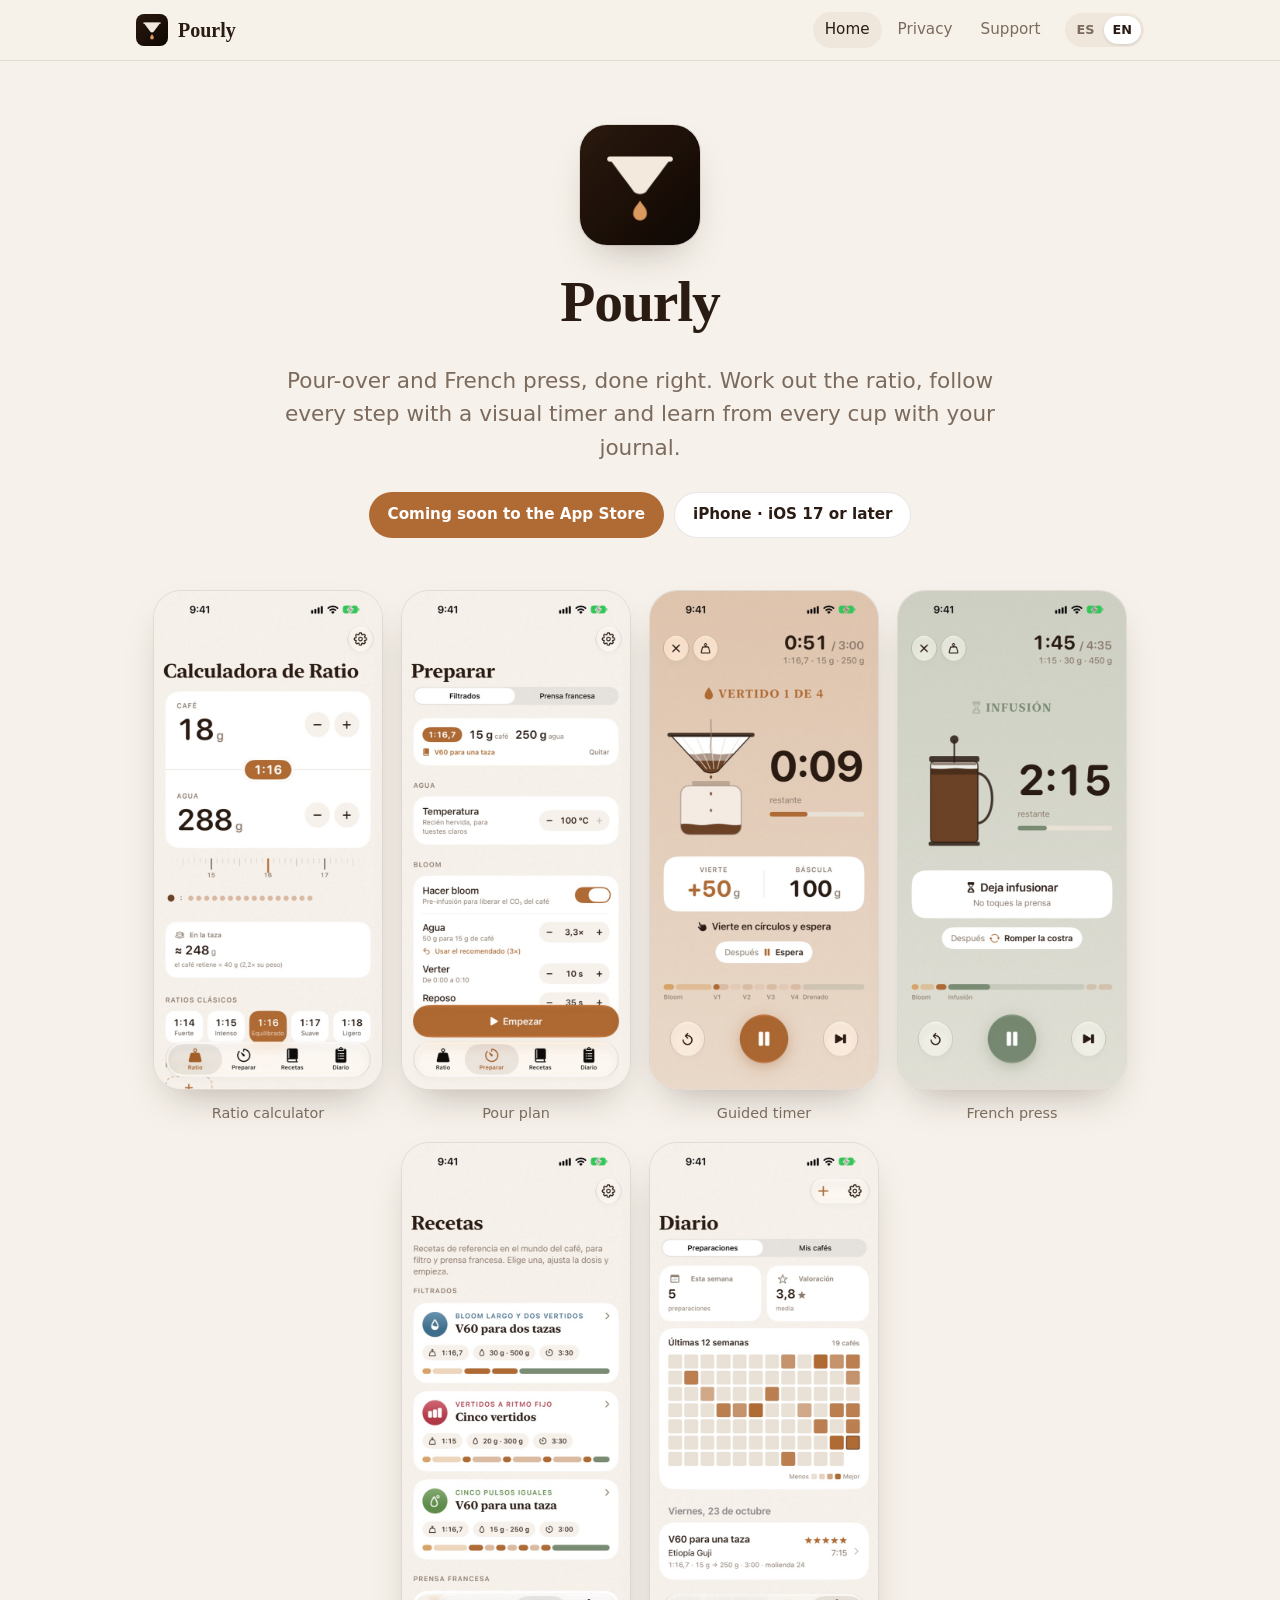
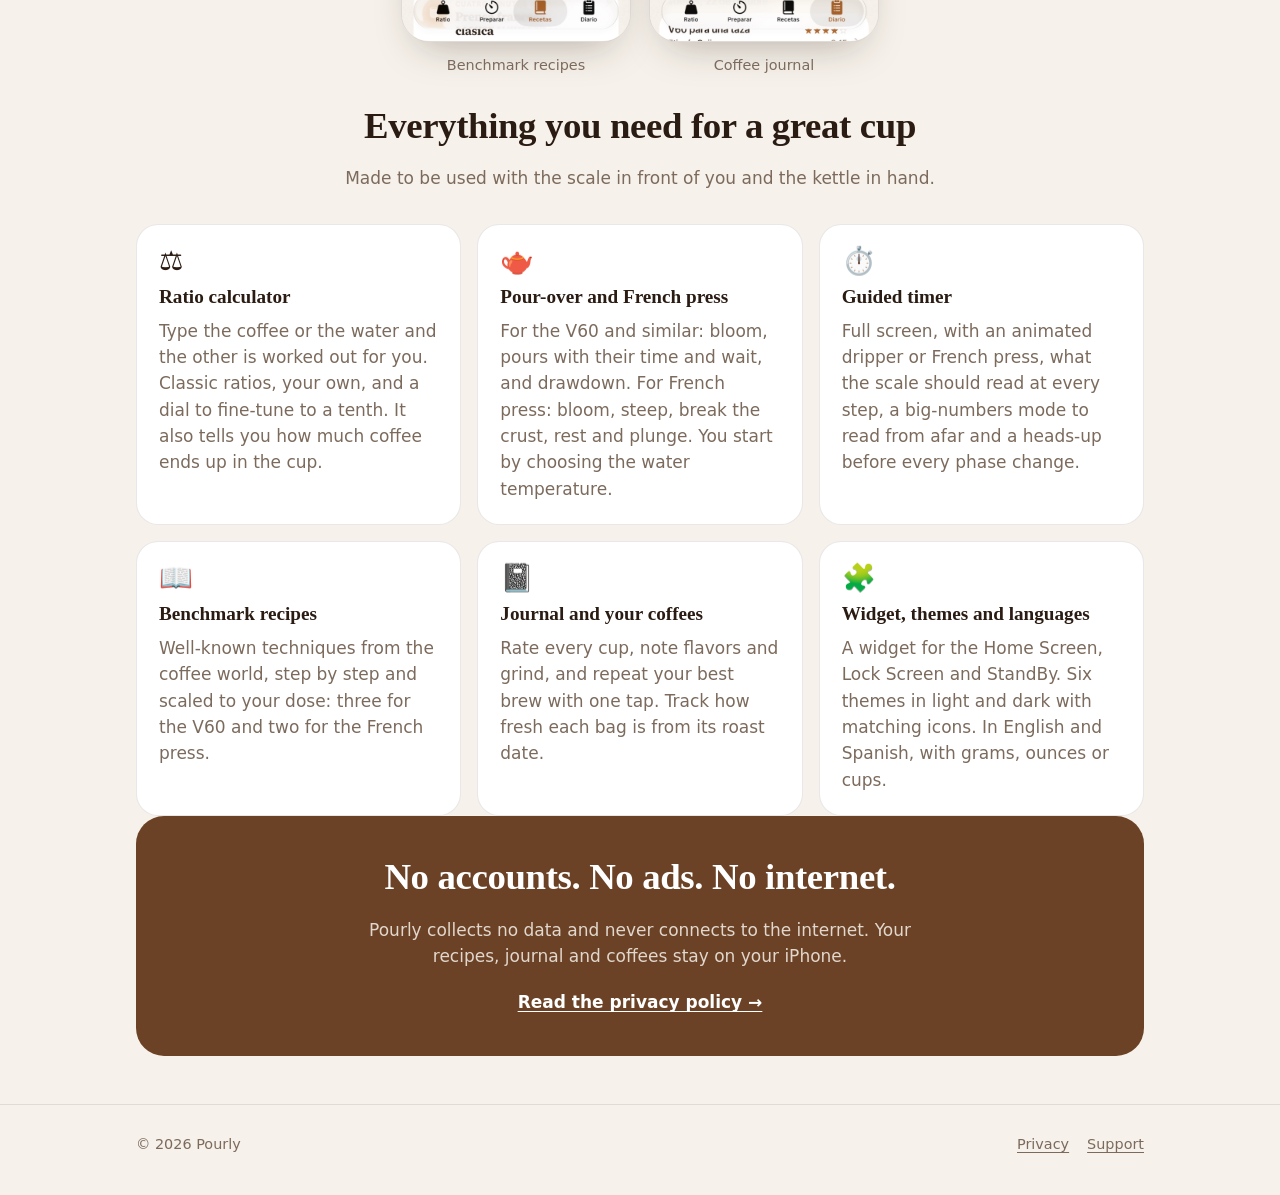
==== index.html @ 66400746 "Pourly website: home, privacy policy and support Static product site for the Pourly iOS app, in Span" ====
<!doctype html>
<html lang="es" data-lang="es" data-title-es="Pourly · Café de filtro y prensa francesa, bien hecho" data-title-en="Pourly · Pour-over and French press, done right">
<head>
  <meta charset="utf-8">
  <meta name="viewport" content="width=device-width, initial-scale=1, viewport-fit=cover">
  <title>Pourly · Café de filtro y prensa francesa, bien hecho</title>
  <meta name="description" content="Pourly calcula el ratio, te guía en cada vertido con un temporizador visual y guarda cada taza en tu diario. Sin cuentas, sin anuncios y sin conexión.">
  <meta name="theme-color" content="#F6F1EA" media="(prefers-color-scheme: light)">
  <meta name="theme-color" content="#13100E" media="(prefers-color-scheme: dark)">
  <meta property="og:title" content="Pourly">
  <meta property="og:description" content="Café de filtro y prensa francesa, bien hecho. Ratio, temporizador guiado y diario, todo en tu iPhone.">
  <meta property="og:image" content="assets/icon.png">
  <link rel="icon" type="image/png" href="assets/favicon.png">
  <link rel="apple-touch-icon" href="assets/apple-touch-icon.png">
  <link rel="stylesheet" href="assets/style.css">
</head>
<body>
  <header class="site-header">
    <div class="wrap">
      <a class="brand" href="./"><img src="assets/icon.png" alt="" width="32" height="32"><span>Pourly</span></a>
      <nav class="nav" aria-label="Principal">
        <a href="./" aria-current="page"><span lang="es">Inicio</span><span lang="en">Home</span></a>
        <a href="privacy.html"><span lang="es">Privacidad</span><span lang="en">Privacy</span></a>
        <a href="support.html"><span lang="es">Soporte</span><span lang="en">Support</span></a>
      </nav>
      <div class="lang-switch" role="group" aria-label="Idioma / Language">
        <button type="button" data-lang="es" aria-pressed="true">ES</button>
        <button type="button" data-lang="en" aria-pressed="false">EN</button>
      </div>
    </div>
  </header>

  <main>
    <div class="wrap hero">
      <img class="icon" src="assets/icon.png" alt="Icono de Pourly" width="120" height="120">
      <h1>Pourly</h1>
      <p class="tagline" lang="es">Café de filtro y prensa francesa, bien hecho. Calcula el ratio, sigue cada paso con un temporizador visual y aprende de cada taza con tu diario.</p>
      <p class="tagline" lang="en">Pour-over and French press, done right. Work out the ratio, follow every step with a visual timer and learn from every cup with your journal.</p>
      <div class="badges">
        <span class="pill primary"><span lang="es">Próximamente en el App Store</span><span lang="en">Coming soon to the App Store</span></span>
        <span class="pill"><span lang="es">iPhone · iOS 17 o posterior</span><span lang="en">iPhone · iOS 17 or later</span></span>
      </div>
    </div>

    <div class="wrap">
      <div class="shots" aria-label="Capturas de pantalla">
        <figure>
          <picture>
            <source media="(prefers-color-scheme: dark)" srcset="assets/screenshots/dark/calculator.jpg">
            <img src="assets/screenshots/calculator.jpg" alt="Calculadora de ratio" loading="lazy" width="230" height="500">
          </picture>
          <figcaption><span lang="es">Calculadora de ratio</span><span lang="en">Ratio calculator</span></figcaption>
        </figure>
        <figure>
          <picture>
            <source media="(prefers-color-scheme: dark)" srcset="assets/screenshots/dark/prepare.jpg">
            <img src="assets/screenshots/prepare.jpg" alt="Plan de vertidos" loading="lazy" width="230" height="500">
          </picture>
          <figcaption><span lang="es">Plan de vertidos</span><span lang="en">Pour plan</span></figcaption>
        </figure>
        <figure>
          <picture>
            <source media="(prefers-color-scheme: dark)" srcset="assets/screenshots/dark/timer.jpg">
            <img src="assets/screenshots/timer.jpg" alt="Temporizador guiado" loading="lazy" width="230" height="500">
          </picture>
          <figcaption><span lang="es">Temporizador guiado</span><span lang="en">Guided timer</span></figcaption>
        </figure>
        <figure>
          <picture>
            <source media="(prefers-color-scheme: dark)" srcset="assets/screenshots/dark/pressTimer.jpg">
            <img src="assets/screenshots/pressTimer.jpg" alt="Prensa francesa" loading="lazy" width="230" height="500">
          </picture>
          <figcaption><span lang="es">Prensa francesa</span><span lang="en">French press</span></figcaption>
        </figure>
        <figure>
          <picture>
            <source media="(prefers-color-scheme: dark)" srcset="assets/screenshots/dark/recipes.jpg">
            <img src="assets/screenshots/recipes.jpg" alt="Recetas" loading="lazy" width="230" height="500">
          </picture>
          <figcaption><span lang="es">Recetas de referencia</span><span lang="en">Benchmark recipes</span></figcaption>
        </figure>
        <figure>
          <picture>
            <source media="(prefers-color-scheme: dark)" srcset="assets/screenshots/dark/journal.jpg">
            <img src="assets/screenshots/journal.jpg" alt="Diario" loading="lazy" width="230" height="500">
          </picture>
          <figcaption><span lang="es">Diario de cafés</span><span lang="en">Coffee journal</span></figcaption>
        </figure>
      </div>
    </div>

    <section class="wrap" aria-labelledby="features">
      <h2 id="features" style="text-align:center"><span lang="es">Todo lo que necesitas para una buena taza</span><span lang="en">Everything you need for a great cup</span></h2>
      <p class="section-intro" lang="es">Pensada para usarse con la báscula delante y el hervidor en la mano.</p>
      <p class="section-intro" lang="en">Made to be used with the scale in front of you and the kettle in hand.</p>
      <div class="grid">
        <div class="card">
          <div class="emoji" aria-hidden="true">⚖️</div>
          <h3><span lang="es">Calculadora de ratio</span><span lang="en">Ratio calculator</span></h3>
          <p lang="es">Escribe el café o el agua y el otro se calcula solo. Ratios clásicos, ratios propios y una rueda para afinar a la décima. Te dice también cuánto café acabará en la taza.</p>
          <p lang="en">Type the coffee or the water and the other is worked out for you. Classic ratios, your own, and a dial to fine-tune to a tenth. It also tells you how much coffee ends up in the cup.</p>
        </div>
        <div class="card">
          <div class="emoji" aria-hidden="true">🫖</div>
          <h3><span lang="es">Filtrados y prensa francesa</span><span lang="en">Pour-over and French press</span></h3>
          <p lang="es">Para V60 y similares: bloom, vertidos con su tiempo y su espera, y drenado. Para prensa francesa: bloom, infusión, romper la costra, reposo y bajar el émbolo. Empiezas eligiendo la temperatura del agua.</p>
          <p lang="en">For the V60 and similar: bloom, pours with their time and wait, and drawdown. For French press: bloom, steep, break the crust, rest and plunge. You start by choosing the water temperature.</p>
        </div>
        <div class="card">
          <div class="emoji" aria-hidden="true">⏱️</div>
          <h3><span lang="es">Temporizador guiado</span><span lang="en">Guided timer</span></h3>
          <p lang="es">A pantalla completa, con un dripper o una prensa animados, lo que debe marcar la báscula en cada paso, un modo de números grandes para leer de lejos y un aviso antes de cada cambio de fase.</p>
          <p lang="en">Full screen, with an animated dripper or French press, what the scale should read at every step, a big-numbers mode to read from afar and a heads-up before every phase change.</p>
        </div>
        <div class="card">
          <div class="emoji" aria-hidden="true">📖</div>
          <h3><span lang="es">Recetas de referencia</span><span lang="en">Benchmark recipes</span></h3>
          <p lang="es">Técnicas muy conocidas en el mundo del café, paso a paso y escaladas a tu dosis: tres de V60 y dos de prensa francesa.</p>
          <p lang="en">Well-known techniques from the coffee world, step by step and scaled to your dose: three for the V60 and two for the French press.</p>
        </div>
        <div class="card">
          <div class="emoji" aria-hidden="true">📓</div>
          <h3><span lang="es">Diario y tus cafés</span><span lang="en">Journal and your coffees</span></h3>
          <p lang="es">Valora cada taza, anota sabores y molienda, y repite tu mejor preparación con un toque. Sigue la frescura de cada paquete según su fecha de tueste.</p>
          <p lang="en">Rate every cup, note flavors and grind, and repeat your best brew with one tap. Track how fresh each bag is from its roast date.</p>
        </div>
        <div class="card">
          <div class="emoji" aria-hidden="true">🧩</div>
          <h3><span lang="es">Widget, temas e idiomas</span><span lang="en">Widget, themes and languages</span></h3>
          <p lang="es">Widget para inicio, pantalla de bloqueo y StandBy. Seis temas en claro y oscuro con iconos a juego. En español e inglés, con unidades en gramos, onzas o tazas.</p>
          <p lang="en">A widget for the Home Screen, Lock Screen and StandBy. Six themes in light and dark with matching icons. In English and Spanish, with grams, ounces or cups.</p>
        </div>
      </div>
    </section>

    <section class="wrap">
      <div class="band">
        <h2><span lang="es">Sin cuentas. Sin anuncios. Sin internet.</span><span lang="en">No accounts. No ads. No internet.</span></h2>
        <p lang="es">Pourly no recopila ningún dato y nunca se conecta a internet. Tus recetas, tu diario y tus cafés se quedan en tu iPhone.</p>
        <p lang="en">Pourly collects no data and never connects to the internet. Your recipes, journal and coffees stay on your iPhone.</p>
        <a href="privacy.html"><span lang="es">Leer la política de privacidad →</span><span lang="en">Read the privacy policy →</span></a>
      </div>
    </section>
  </main>

  <footer class="site-footer">
    <div class="wrap">
      <span>© <span id="year">2026</span> Pourly</span>
      <nav aria-label="Pie de página">
        <a href="privacy.html"><span lang="es">Privacidad</span><span lang="en">Privacy</span></a>
        <a href="support.html"><span lang="es">Soporte</span><span lang="en">Support</span></a>
      </nav>
    </div>
  </footer>
  <script src="assets/site.js"></script>
</body>
</html>
---- assets/style.css ----
/* Pourly website: the app's Espresso palette, light and dark. */

:root {
  --background: #F6F1EA;
  --surface: #FFFFFF;
  --surface-soft: #EFE7DC;
  --text: #2A1C13;
  --text-secondary: #7C6B5D;
  --accent: #B06A33;
  --on-accent: #FFFFFF;
  --bloom: #D9A46A;
  --drawdown: #7A8C74;
  --coffee: #6B4226;
  --border: rgba(42, 28, 19, 0.1);
  --shadow: 0 18px 40px -18px rgba(42, 28, 19, 0.35);
  --radius: 22px;
  --serif: ui-serif, "New York", "Iowan Old Style", Georgia, serif;
  --sans: -apple-system, BlinkMacSystemFont, "SF Pro Text", system-ui, "Helvetica Neue", Arial, sans-serif;
  color-scheme: light dark;
}

@media (prefers-color-scheme: dark) {
  :root {
    --background: #13100E;
    --surface: #1F1A17;
    --surface-soft: #2A231F;
    --text: #F3E9DC;
    --text-secondary: #A89889;
    --accent: #D9985E;
    --on-accent: #1A120C;
    --bloom: #E8B57C;
    --drawdown: #93A68C;
    --coffee: #8C5A35;
    --border: rgba(243, 233, 220, 0.1);
    --shadow: 0 18px 40px -18px rgba(0, 0, 0, 0.7);
  }
}

*,
*::before,
*::after {
  box-sizing: border-box;
}

html {
  -webkit-text-size-adjust: 100%;
  scroll-behavior: smooth;
}

@media (prefers-reduced-motion: reduce) {
  html { scroll-behavior: auto; }
}

body {
  margin: 0;
  background: var(--background);
  color: var(--text);
  font-family: var(--sans);
  font-size: 17px;
  line-height: 1.55;
}

/* Only the chosen language is shown; Spanish without JavaScript. */
[data-lang="es"] body [lang="en"],
[data-lang="en"] body [lang="es"] {
  display: none !important;
}

a {
  color: var(--accent);
  text-underline-offset: 3px;
}

img {
  max-width: 100%;
  display: block;
}

h1, h2, h3 {
  font-family: var(--serif);
  line-height: 1.15;
  margin: 0 0 0.5em;
}

h1 { font-size: clamp(2.4rem, 7vw, 3.6rem); letter-spacing: -0.02em; }
h2 { font-size: clamp(1.7rem, 4.5vw, 2.3rem); letter-spacing: -0.01em; }
h3 { font-size: 1.2rem; }

.wrap {
  width: 100%;
  max-width: 1040px;
  margin: 0 auto;
  padding: 0 16px;
}

/* Header */

.site-header {
  position: sticky;
  top: 0;
  z-index: 10;
  background: color-mix(in srgb, var(--background) 82%, transparent);
  backdrop-filter: saturate(1.6) blur(18px);
  -webkit-backdrop-filter: saturate(1.6) blur(18px);
  border-bottom: 1px solid var(--border);
}

.site-header .wrap {
  display: flex;
  align-items: center;
  gap: 12px;
  min-height: 60px;
}

.brand {
  display: flex;
  align-items: center;
  gap: 10px;
  color: var(--text);
  text-decoration: none;
  font-family: var(--serif);
  font-weight: 700;
  font-size: 1.25rem;
  margin-right: auto;
}

.brand img {
  width: 32px;
  height: 32px;
  border-radius: 8px;
}

.nav {
  display: flex;
  gap: 4px;
}

.nav a {
  color: var(--text-secondary);
  text-decoration: none;
  font-size: 0.95rem;
  font-weight: 500;
  padding: 6px 12px;
  border-radius: 999px;
}

.nav a:hover { color: var(--text); }

.nav a[aria-current="page"] {
  color: var(--text);
  background: var(--surface-soft);
}

.lang-switch {
  display: flex;
  background: var(--surface-soft);
  border-radius: 999px;
  padding: 3px;
}

.lang-switch button {
  font: inherit;
  font-size: 0.8rem;
  font-weight: 600;
  border: 0;
  background: transparent;
  color: var(--text-secondary);
  padding: 4px 9px;
  border-radius: 999px;
  cursor: pointer;
}

.lang-switch button[aria-pressed="true"] {
  background: var(--surface);
  color: var(--text);
  box-shadow: 0 1px 3px rgba(0, 0, 0, 0.12);
}

@media (max-width: 560px) {
  .site-header .wrap { flex-wrap: wrap; padding-top: 8px; padding-bottom: 8px; }
  .nav { order: 3; width: 100%; justify-content: center; }
  .brand span { display: none; }
}

/* Hero */

.hero {
  text-align: center;
  padding: 64px 0 40px;
}

.hero .icon {
  width: 120px;
  height: 120px;
  border-radius: 27px;
  margin: 0 auto 24px;
  box-shadow: var(--shadow), 0 0 0 1px var(--border);
}

.hero .tagline {
  font-size: clamp(1.1rem, 3.2vw, 1.35rem);
  color: var(--text-secondary);
  max-width: 34em;
  margin: 0 auto 28px;
}

.badges {
  display: flex;
  flex-wrap: wrap;
  justify-content: center;
  gap: 10px;
}

.pill {
  display: inline-flex;
  align-items: center;
  gap: 8px;
  padding: 10px 18px;
  border-radius: 999px;
  font-weight: 600;
  font-size: 0.95rem;
  background: var(--surface);
  border: 1px solid var(--border);
}

.pill.primary {
  background: var(--accent);
  color: var(--on-accent);
  border-color: transparent;
}

/* Screenshots */

.shots {
  display: flex;
  gap: 18px;
  overflow-x: auto;
  scroll-snap-type: x mandatory;
  padding: 12px 16px 28px;
  margin: 0 -16px;
  scrollbar-width: none;
}

.shots::-webkit-scrollbar { display: none; }

.shots figure {
  flex: 0 0 auto;
  width: min(62vw, 230px);
  margin: 0;
  scroll-snap-align: center;
  text-align: center;
}

.shots img {
  border-radius: 28px;
  box-shadow: var(--shadow);
  border: 1px solid var(--border);
}

.shots figcaption {
  margin-top: 12px;
  font-size: 0.9rem;
  color: var(--text-secondary);
}

@media (min-width: 900px) {
  .shots { justify-content: center; flex-wrap: wrap; overflow: visible; }
}

/* Sections */

section { padding: 48px 0; }

.section-intro {
  text-align: center;
  max-width: 36em;
  margin: 0 auto 32px;
  color: var(--text-secondary);
}

.grid {
  display: grid;
  grid-template-columns: repeat(auto-fit, minmax(260px, 1fr));
  gap: 16px;
}

.card {
  background: var(--surface);
  border: 1px solid var(--border);
  border-radius: var(--radius);
  padding: 22px;
}

.card .emoji {
  font-size: 1.7rem;
  line-height: 1;
  margin-bottom: 12px;
}

.card p { margin: 0; color: var(--text-secondary); }

.band {
  background: var(--coffee);
  color: #F6F1EA;
  border-radius: calc(var(--radius) + 6px);
  padding: 40px 28px;
  text-align: center;
}

.band h2 { color: #FFFFFF; }
.band p { max-width: 34em; margin: 0 auto 20px; opacity: 0.85; }
.band a { color: #FFFFFF; font-weight: 600; }

/* Long-form pages (privacy, support) */

.doc {
  max-width: 720px;
  margin: 0 auto;
  padding: 48px 0 24px;
}

.doc .updated {
  color: var(--text-secondary);
  font-size: 0.95rem;
  margin-bottom: 32px;
}

.doc h2 {
  font-size: 1.45rem;
  margin-top: 40px;
}

.doc ul { padding-left: 1.2em; }
.doc li { margin-bottom: 0.4em; }

.summary {
  display: grid;
  grid-template-columns: repeat(auto-fit, minmax(190px, 1fr));
  gap: 12px;
  margin: 24px 0 8px;
}

.summary .card { padding: 18px; }
.summary strong { display: block; margin-bottom: 4px; }

details {
  background: var(--surface);
  border: 1px solid var(--border);
  border-radius: 16px;
  padding: 16px 20px;
  margin-bottom: 10px;
}

details summary {
  cursor: pointer;
  font-weight: 600;
  list-style: none;
}

details summary::-webkit-details-marker { display: none; }
details summary::after { content: "+"; float: right; color: var(--text-secondary); }
details[open] summary::after { content: "–"; }
details p { margin: 12px 0 0; color: var(--text-secondary); }

/* Footer */

.site-footer {
  border-top: 1px solid var(--border);
  margin-top: 48px;
  padding: 28px 0 40px;
  color: var(--text-secondary);
  font-size: 0.9rem;
}

.site-footer .wrap {
  display: flex;
  flex-wrap: wrap;
  gap: 12px 24px;
  justify-content: space-between;
}

.site-footer nav { display: flex; gap: 18px; }
.site-footer a { color: var(--text-secondary); }
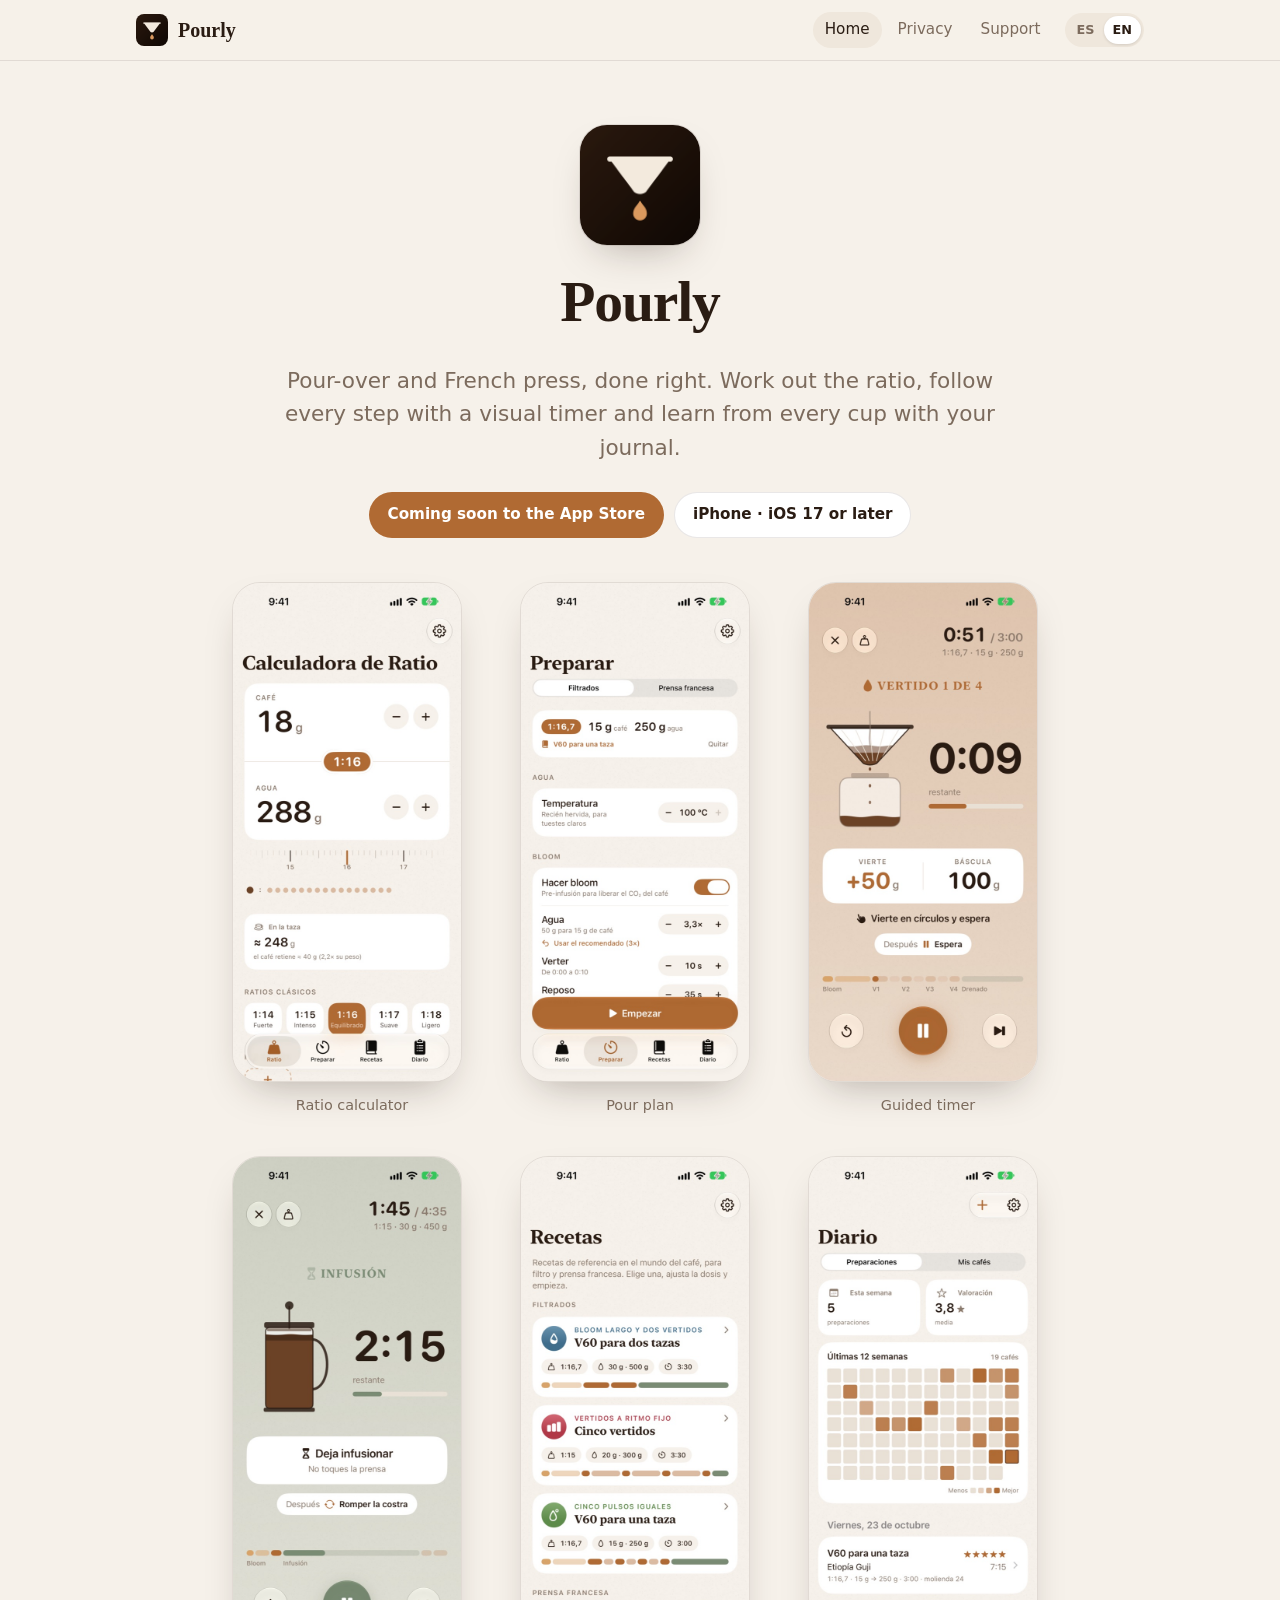
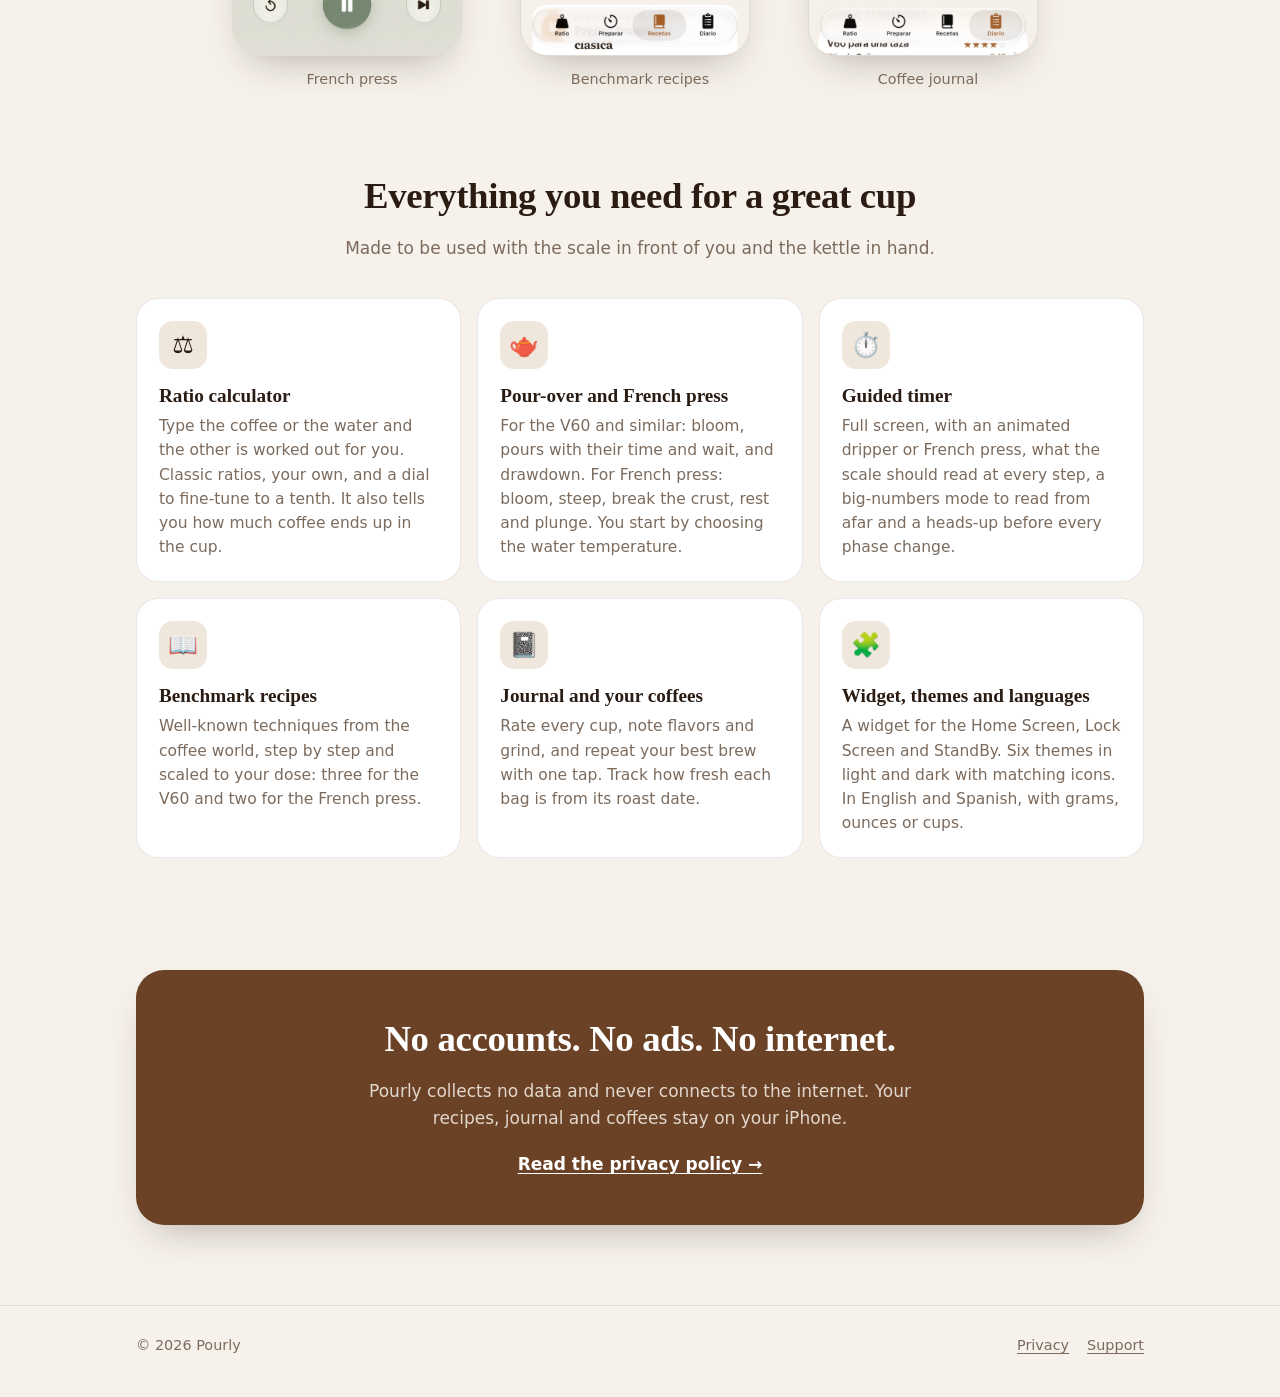
==== commit 2103d7d3: "Fix section spacing and polish the layout - Sections had no vertical padding: the container's horizo" ====
--- a/index.html
+++ b/index.html
@@ -90,7 +90,7 @@
     </div>
 
     <section class="wrap" aria-labelledby="features">
-      <h2 id="features" style="text-align:center"><span lang="es">Todo lo que necesitas para una buena taza</span><span lang="en">Everything you need for a great cup</span></h2>
+      <h2 id="features" class="section-title"><span lang="es">Todo lo que necesitas para una buena taza</span><span lang="en">Everything you need for a great cup</span></h2>
       <p class="section-intro" lang="es">Pensada para usarse con la báscula delante y el hervidor en la mano.</p>
       <p class="section-intro" lang="en">Made to be used with the scale in front of you and the kettle in hand.</p>
       <div class="grid">
--- a/assets/style.css
+++ b/assets/style.css
@@ -86,11 +86,12 @@
 h2 { font-size: clamp(1.7rem, 4.5vw, 2.3rem); letter-spacing: -0.01em; }
 h3 { font-size: 1.2rem; }
 
+/* Horizontal padding only, so sections keep their vertical rhythm. */
 .wrap {
   width: 100%;
   max-width: 1040px;
-  margin: 0 auto;
-  padding: 0 16px;
+  margin-inline: auto;
+  padding-inline: 16px;
 }
 
 /* Header */
@@ -186,7 +187,7 @@
 
 .hero {
   text-align: center;
-  padding: 64px 0 40px;
+  padding-block: 64px 32px;
 }
 
 .hero .icon {
@@ -229,6 +230,9 @@
   border-color: transparent;
 }
 
+a.pill { text-decoration: none; }
+a.pill:hover { filter: brightness(1.06); }
+
 /* Screenshots */
 
 .shots {
@@ -237,7 +241,7 @@
   overflow-x: auto;
   scroll-snap-type: x mandatory;
   padding: 12px 16px 28px;
-  margin: 0 -16px;
+  margin-inline: -16px;
   scrollbar-width: none;
 }
 
@@ -263,18 +267,30 @@
   color: var(--text-secondary);
 }
 
+/* Wide screens: two rows of three, no scrolling. */
 @media (min-width: 900px) {
-  .shots { justify-content: center; flex-wrap: wrap; overflow: visible; }
+  .shots {
+    display: grid;
+    grid-template-columns: repeat(3, 240px);
+    justify-content: center;
+    gap: 40px 48px;
+    overflow: visible;
+    margin-inline: 0;
+    padding-inline: 0;
+  }
+  .shots figure { width: auto; }
 }
 
 /* Sections */
 
-section { padding: 48px 0; }
+section { padding-block: 56px; }
+
+.section-title { text-align: center; }
 
 .section-intro {
   text-align: center;
   max-width: 36em;
-  margin: 0 auto 32px;
+  margin: 0 auto 36px;
   color: var(--text-secondary);
 }
 
@@ -292,19 +308,27 @@
 }
 
 .card .emoji {
-  font-size: 1.7rem;
+  display: grid;
+  place-items: center;
+  width: 48px;
+  height: 48px;
+  border-radius: 14px;
+  background: var(--surface-soft);
+  font-size: 1.5rem;
   line-height: 1;
-  margin-bottom: 12px;
-}
-
-.card p { margin: 0; color: var(--text-secondary); }
+  margin-bottom: 16px;
+}
+
+.card h3 { margin-bottom: 0.4em; }
+.card p { margin: 0; color: var(--text-secondary); font-size: 0.97rem; }
 
 .band {
   background: var(--coffee);
   color: #F6F1EA;
   border-radius: calc(var(--radius) + 6px);
-  padding: 40px 28px;
+  padding: 48px 28px;
   text-align: center;
+  box-shadow: var(--shadow);
 }
 
 .band h2 { color: #FFFFFF; }
@@ -316,7 +340,7 @@
 .doc {
   max-width: 720px;
   margin: 0 auto;
-  padding: 48px 0 24px;
+  padding-block: 48px 24px;
 }
 
 .doc .updated {
@@ -335,7 +359,8 @@
 
 .summary {
   display: grid;
-  grid-template-columns: repeat(auto-fit, minmax(190px, 1fr));
+  /* Four across on wide screens, two by two on phones. */
+  grid-template-columns: repeat(auto-fit, minmax(150px, 1fr));
   gap: 12px;
   margin: 24px 0 8px;
 }
@@ -366,8 +391,8 @@
 
 .site-footer {
   border-top: 1px solid var(--border);
-  margin-top: 48px;
-  padding: 28px 0 40px;
+  margin-top: 24px;
+  padding-block: 28px 40px;
   color: var(--text-secondary);
   font-size: 0.9rem;
 }
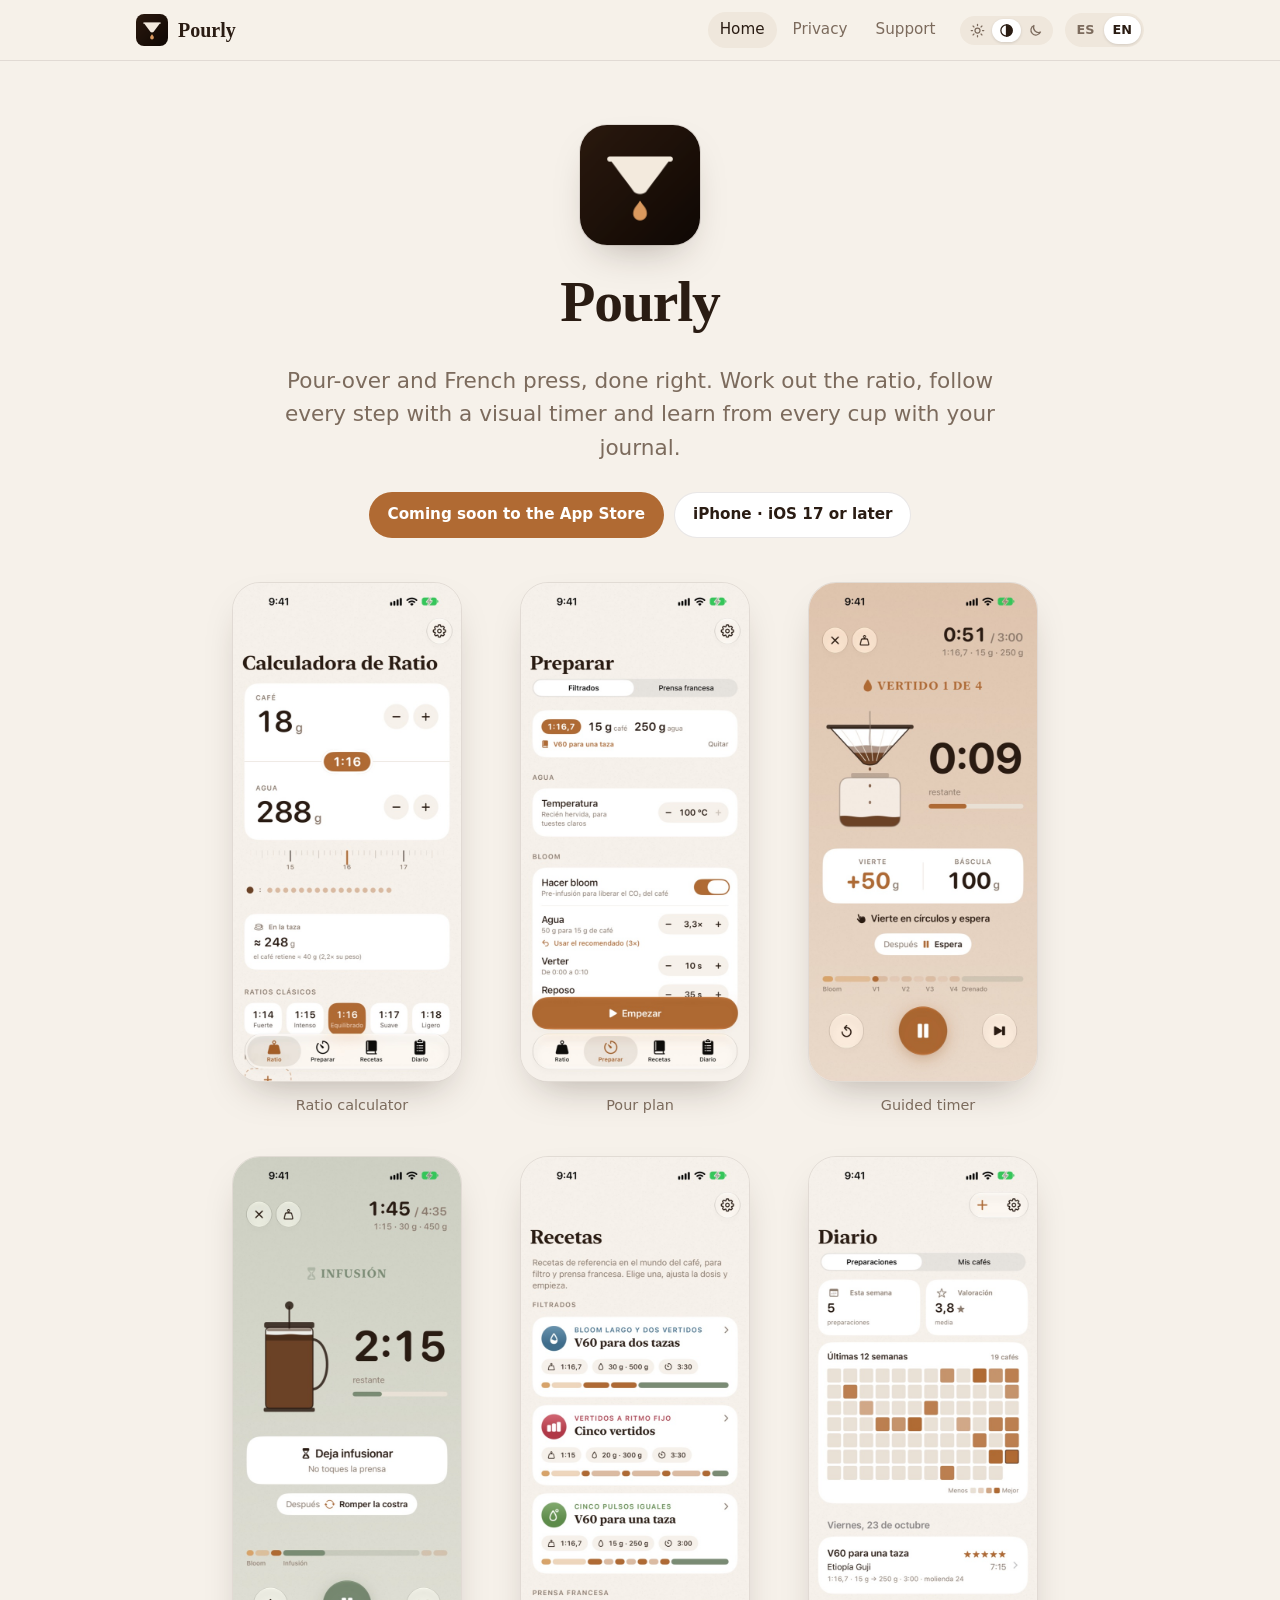
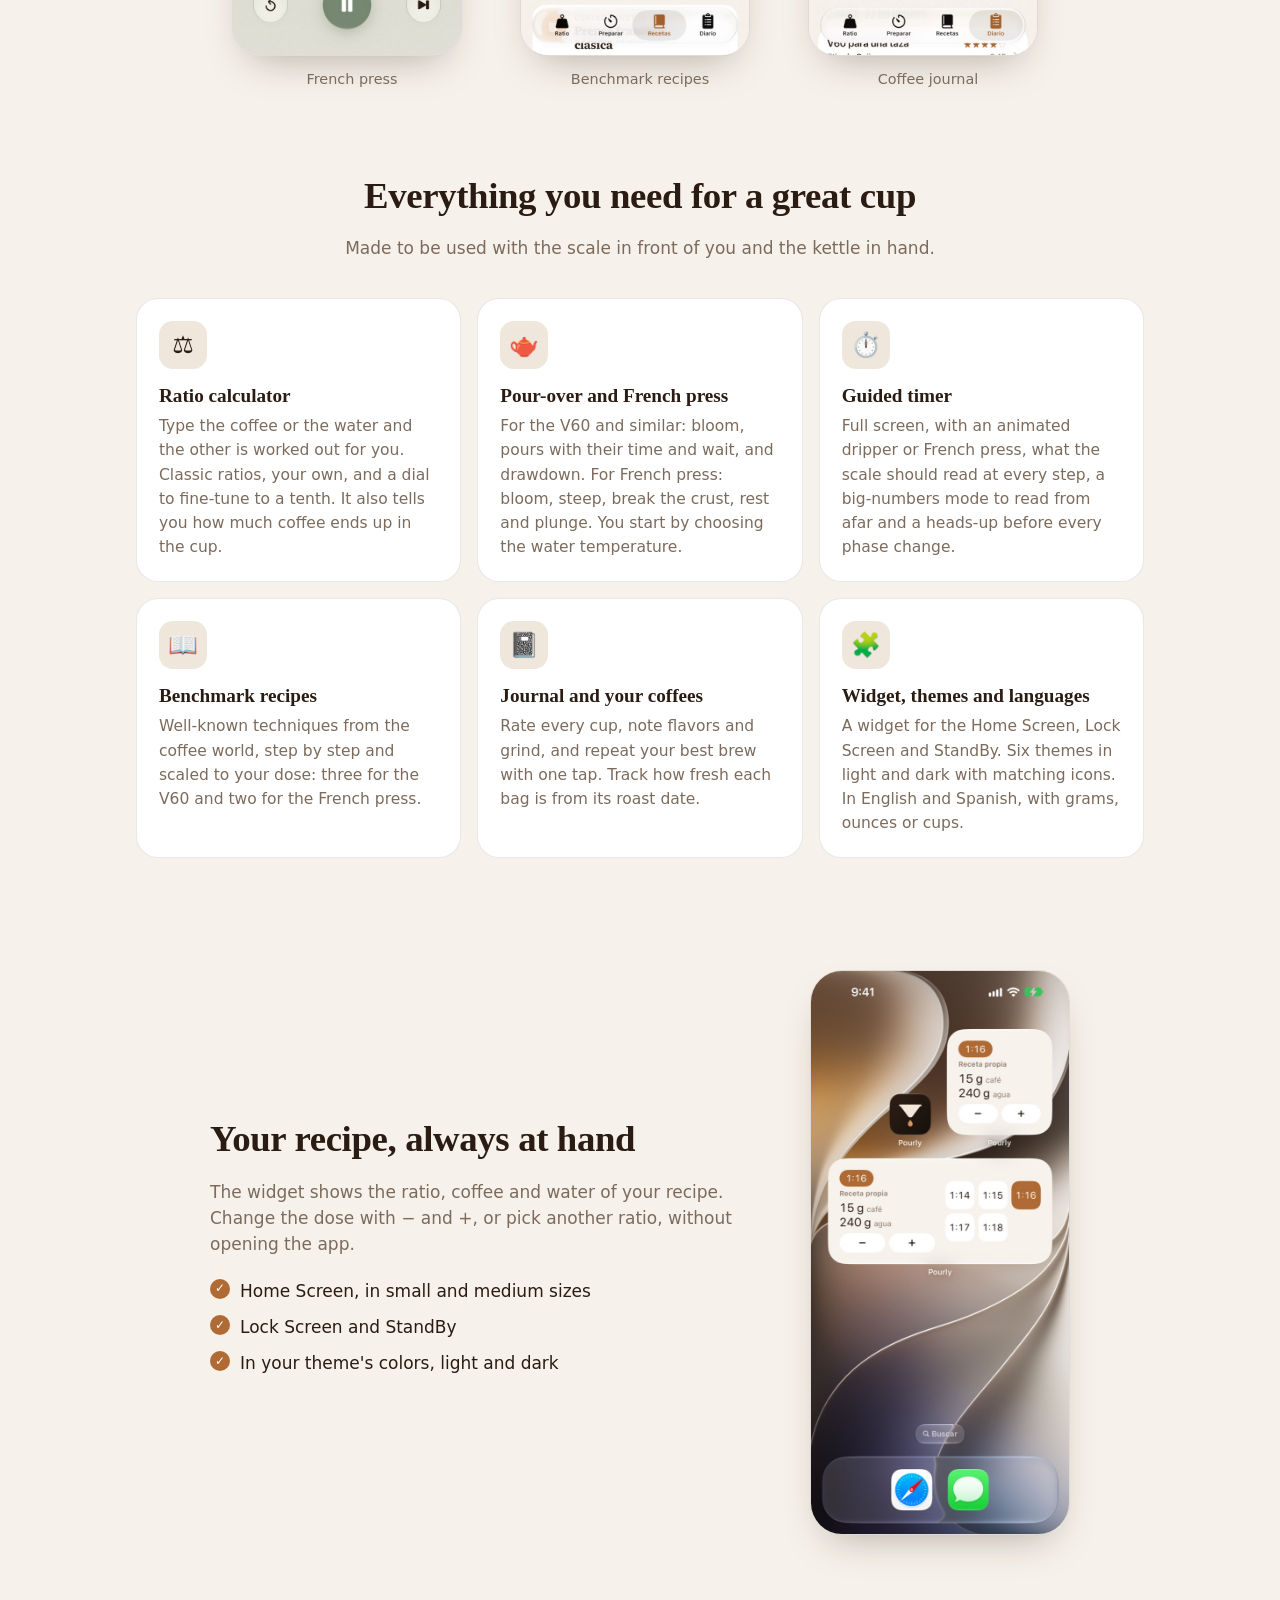
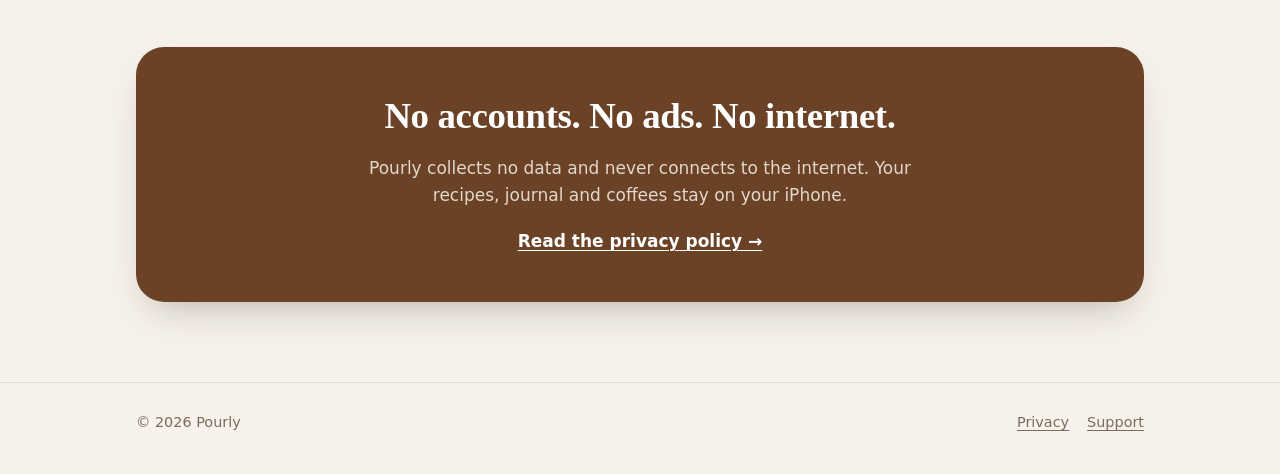
==== commit 0a9a1a38: "Add a widget section and a light/dark/automatic switch - Widget section on the home page: what it sh" ====
--- a/index.html
+++ b/index.html
@@ -5,14 +5,18 @@
   <meta name="viewport" content="width=device-width, initial-scale=1, viewport-fit=cover">
   <title>Pourly · Café de filtro y prensa francesa, bien hecho</title>
   <meta name="description" content="Pourly calcula el ratio, te guía en cada vertido con un temporizador visual y guarda cada taza en tu diario. Sin cuentas, sin anuncios y sin conexión.">
-  <meta name="theme-color" content="#F6F1EA" media="(prefers-color-scheme: light)">
-  <meta name="theme-color" content="#13100E" media="(prefers-color-scheme: dark)">
+  <meta name="theme-color" content="#F6F1EA" media="(prefers-color-scheme: light)" data-light>
+  <meta name="theme-color" content="#13100E" media="(prefers-color-scheme: dark)" data-dark>
   <meta property="og:title" content="Pourly">
   <meta property="og:description" content="Café de filtro y prensa francesa, bien hecho. Ratio, temporizador guiado y diario, todo en tu iPhone.">
   <meta property="og:image" content="assets/icon.png">
   <link rel="icon" type="image/png" href="assets/favicon.png">
   <link rel="apple-touch-icon" href="assets/apple-touch-icon.png">
   <link rel="stylesheet" href="assets/style.css">
+  <script>
+    // Apply a saved light/dark choice before the page paints.
+    try { var t = localStorage.getItem("theme"); if (t === "light" || t === "dark") document.documentElement.setAttribute("data-theme", t); } catch (e) {}
+  </script>
 </head>
 <body>
   <header class="site-header">
@@ -23,6 +27,11 @@
         <a href="privacy.html"><span lang="es">Privacidad</span><span lang="en">Privacy</span></a>
         <a href="support.html"><span lang="es">Soporte</span><span lang="en">Support</span></a>
       </nav>
+      <div class="theme-switch" role="group" aria-label="Apariencia / Appearance">
+        <button type="button" data-theme="light" aria-pressed="false" title="Claro / Light"><svg viewBox="0 0 24 24" fill="none" stroke="currentColor" stroke-width="2" stroke-linecap="round" aria-hidden="true"><circle cx="12" cy="12" r="4"/><path d="M12 2v2M12 20v2M4.9 4.9l1.4 1.4M17.7 17.7l1.4 1.4M2 12h2M20 12h2M4.9 19.1l1.4-1.4M17.7 6.3l1.4-1.4"/></svg><span class="sr-only">Claro</span></button>
+        <button type="button" data-theme="auto" aria-pressed="true" title="Automático / Automatic"><svg viewBox="0 0 24 24" fill="none" stroke="currentColor" stroke-width="2" aria-hidden="true"><circle cx="12" cy="12" r="9"/><path d="M12 3a9 9 0 0 1 0 18z" fill="currentColor"/></svg><span class="sr-only">Automático</span></button>
+        <button type="button" data-theme="dark" aria-pressed="false" title="Oscuro / Dark"><svg viewBox="0 0 24 24" fill="none" stroke="currentColor" stroke-width="2" stroke-linejoin="round" aria-hidden="true"><path d="M20 14.5A8 8 0 0 1 9.5 4a8 8 0 1 0 10.5 10.5z"/></svg><span class="sr-only">Oscuro</span></button>
+      </div>
       <div class="lang-switch" role="group" aria-label="Idioma / Language">
         <button type="button" data-lang="es" aria-pressed="true">ES</button>
         <button type="button" data-lang="en" aria-pressed="false">EN</button>
@@ -133,6 +142,27 @@
       </div>
     </section>
 
+    <section class="wrap" aria-labelledby="widget">
+      <div class="split">
+        <div>
+          <h2 id="widget"><span lang="es">Tu receta, siempre a mano</span><span lang="en">Your recipe, always at hand</span></h2>
+          <p lang="es">El widget muestra el ratio, el café y el agua de tu receta. Cambia la dosis con − y +, o elige otro ratio, sin abrir la app.</p>
+          <p lang="en">The widget shows the ratio, coffee and water of your recipe. Change the dose with − and +, or pick another ratio, without opening the app.</p>
+          <ul class="checks">
+            <li><span lang="es">Pantalla de inicio, en tamaño pequeño y mediano</span><span lang="en">Home Screen, in small and medium sizes</span></li>
+            <li><span lang="es">Pantalla de bloqueo y StandBy</span><span lang="en">Lock Screen and StandBy</span></li>
+            <li><span lang="es">Con los colores de tu tema, en claro y oscuro</span><span lang="en">In your theme's colors, light and dark</span></li>
+          </ul>
+        </div>
+        <figure class="phone">
+          <picture>
+            <source media="(prefers-color-scheme: dark)" srcset="assets/screenshots/dark/widget.jpg">
+            <img src="assets/screenshots/widget.jpg" alt="Widgets de Pourly en la pantalla de inicio" loading="lazy" width="260" height="565">
+          </picture>
+        </figure>
+      </div>
+    </section>
+
     <section class="wrap">
       <div class="band">
         <h2><span lang="es">Sin cuentas. Sin anuncios. Sin internet.</span><span lang="en">No accounts. No ads. No internet.</span></h2>
--- a/assets/style.css
+++ b/assets/style.css
@@ -19,8 +19,9 @@
   color-scheme: light dark;
 }
 
+/* Dark: follows the device unless the visitor picks a mode (data-theme on <html>). */
 @media (prefers-color-scheme: dark) {
-  :root {
+  :root:not([data-theme="light"]) {
     --background: #13100E;
     --surface: #1F1A17;
     --surface-soft: #2A231F;
@@ -36,6 +37,26 @@
   }
 }
 
+:root[data-theme="dark"] {
+  --background: #13100E;
+  --surface: #1F1A17;
+  --surface-soft: #2A231F;
+  --text: #F3E9DC;
+  --text-secondary: #A89889;
+  --accent: #D9985E;
+  --on-accent: #1A120C;
+  --bloom: #E8B57C;
+  --drawdown: #93A68C;
+  --coffee: #8C5A35;
+  --border: rgba(243, 233, 220, 0.1);
+  --shadow: 0 18px 40px -18px rgba(0, 0, 0, 0.7);
+  color-scheme: dark;
+}
+
+:root[data-theme="light"] {
+  color-scheme: light;
+}
+
 *,
 *::before,
 *::after {
@@ -152,14 +173,16 @@
   background: var(--surface-soft);
 }
 
-.lang-switch {
+.lang-switch,
+.theme-switch {
   display: flex;
   background: var(--surface-soft);
   border-radius: 999px;
   padding: 3px;
 }
 
-.lang-switch button {
+.lang-switch button,
+.theme-switch button {
   font: inherit;
   font-size: 0.8rem;
   font-weight: 600;
@@ -171,10 +194,22 @@
   cursor: pointer;
 }
 
-.lang-switch button[aria-pressed="true"] {
+.lang-switch button[aria-pressed="true"],
+.theme-switch button[aria-pressed="true"] {
   background: var(--surface);
   color: var(--text);
   box-shadow: 0 1px 3px rgba(0, 0, 0, 0.12);
+}
+
+.theme-switch button {
+  display: grid;
+  place-items: center;
+  padding: 4px 7px;
+}
+
+.theme-switch svg {
+  width: 15px;
+  height: 15px;
 }
 
 @media (max-width: 560px) {
@@ -322,6 +357,63 @@
 .card h3 { margin-bottom: 0.4em; }
 .card p { margin: 0; color: var(--text-secondary); font-size: 0.97rem; }
 
+/* Text beside a phone screenshot; stacked on phones. */
+.split {
+  display: grid;
+  gap: 32px;
+  align-items: center;
+}
+
+.split p { color: var(--text-secondary); }
+
+.split .phone {
+  margin: 0 auto;
+  width: min(70vw, 260px);
+}
+
+.split .phone img {
+  border-radius: 32px;
+  box-shadow: var(--shadow);
+  border: 1px solid var(--border);
+}
+
+.checks {
+  list-style: none;
+  padding: 0;
+  margin: 20px 0 0;
+}
+
+.checks li {
+  position: relative;
+  padding-left: 30px;
+  margin-bottom: 10px;
+}
+
+.checks li::before {
+  content: "✓";
+  position: absolute;
+  left: 0;
+  top: 1px;
+  width: 20px;
+  height: 20px;
+  border-radius: 50%;
+  background: var(--accent);
+  color: var(--on-accent);
+  font-size: 0.75rem;
+  font-weight: 700;
+  display: grid;
+  place-items: center;
+}
+
+@media (min-width: 760px) {
+  .split {
+    grid-template-columns: 1fr auto;
+    gap: 64px;
+    max-width: 860px;
+    margin-inline: auto;
+  }
+}
+
 .band {
   background: var(--coffee);
   color: #F6F1EA;
@@ -406,3 +498,12 @@
 
 .site-footer nav { display: flex; gap: 18px; }
 .site-footer a { color: var(--text-secondary); }
+
+.sr-only {
+  position: absolute;
+  width: 1px;
+  height: 1px;
+  overflow: hidden;
+  clip: rect(0 0 0 0);
+  white-space: nowrap;
+}
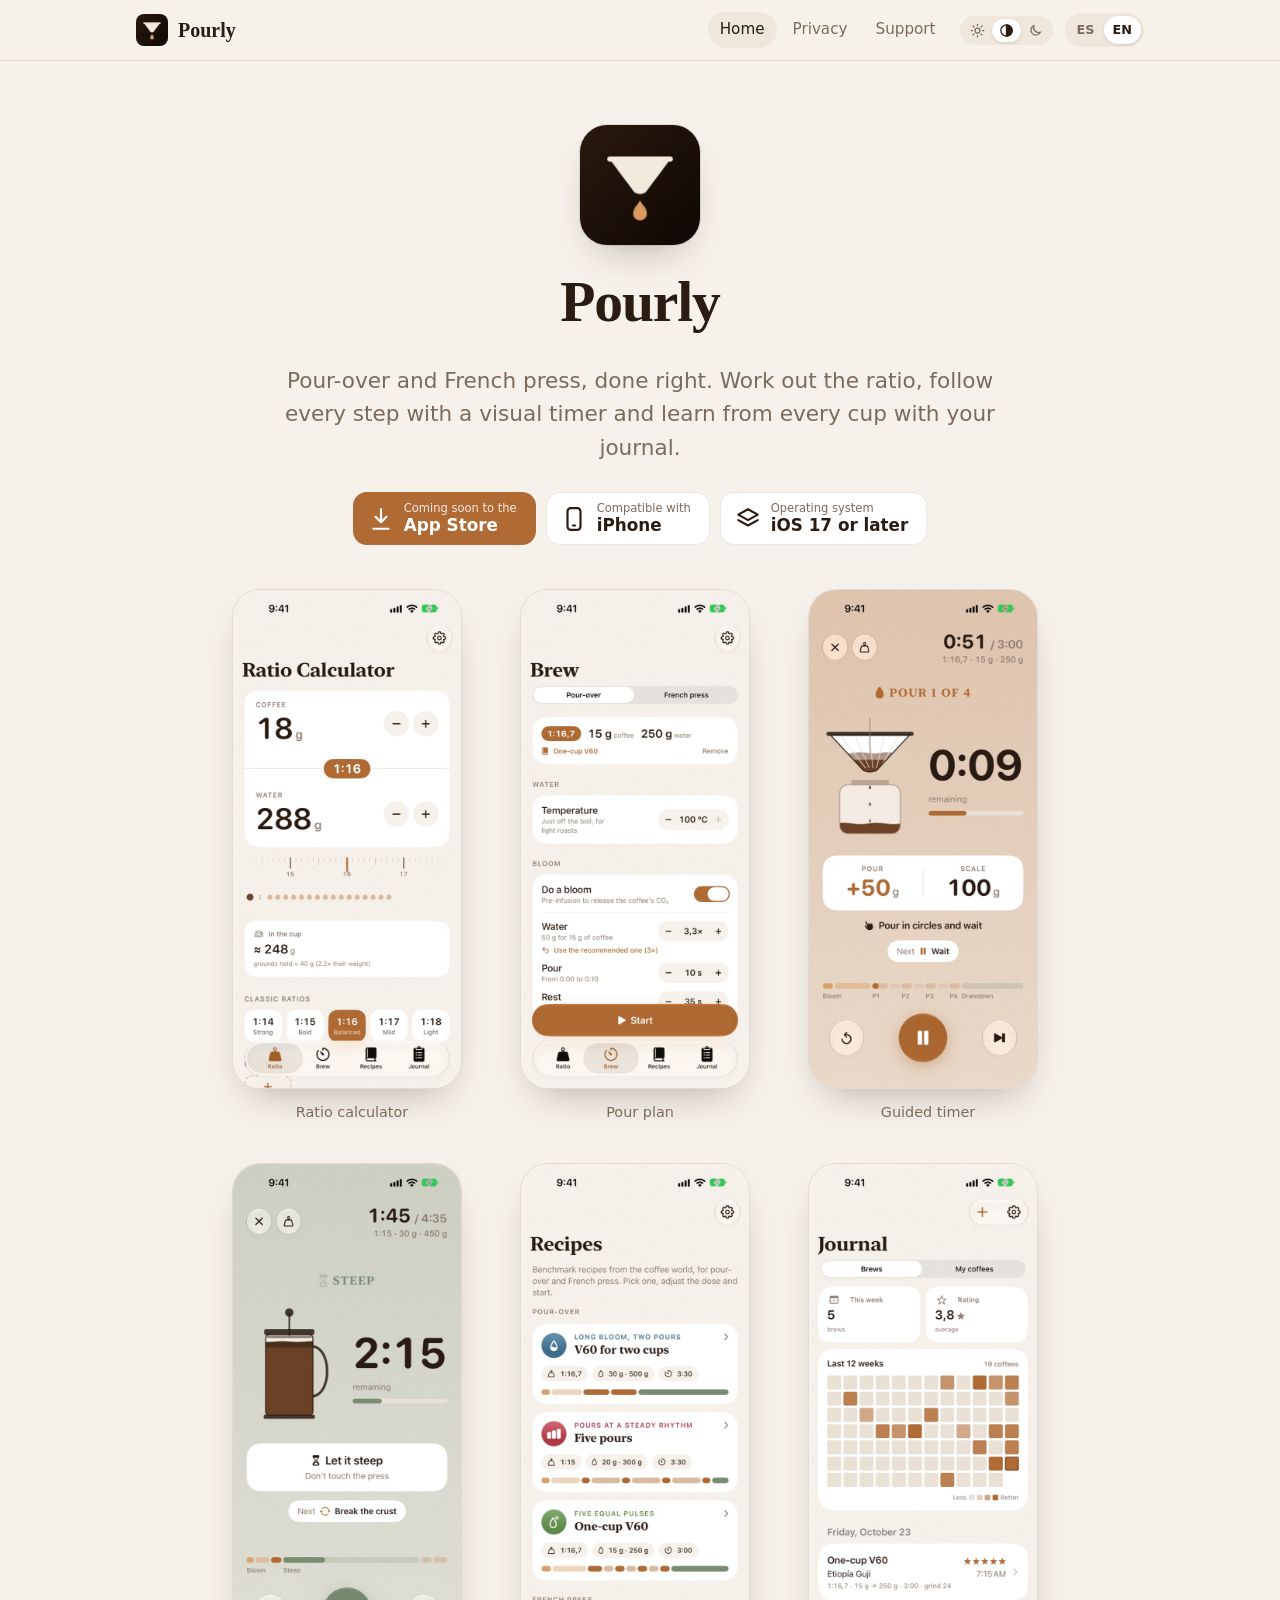
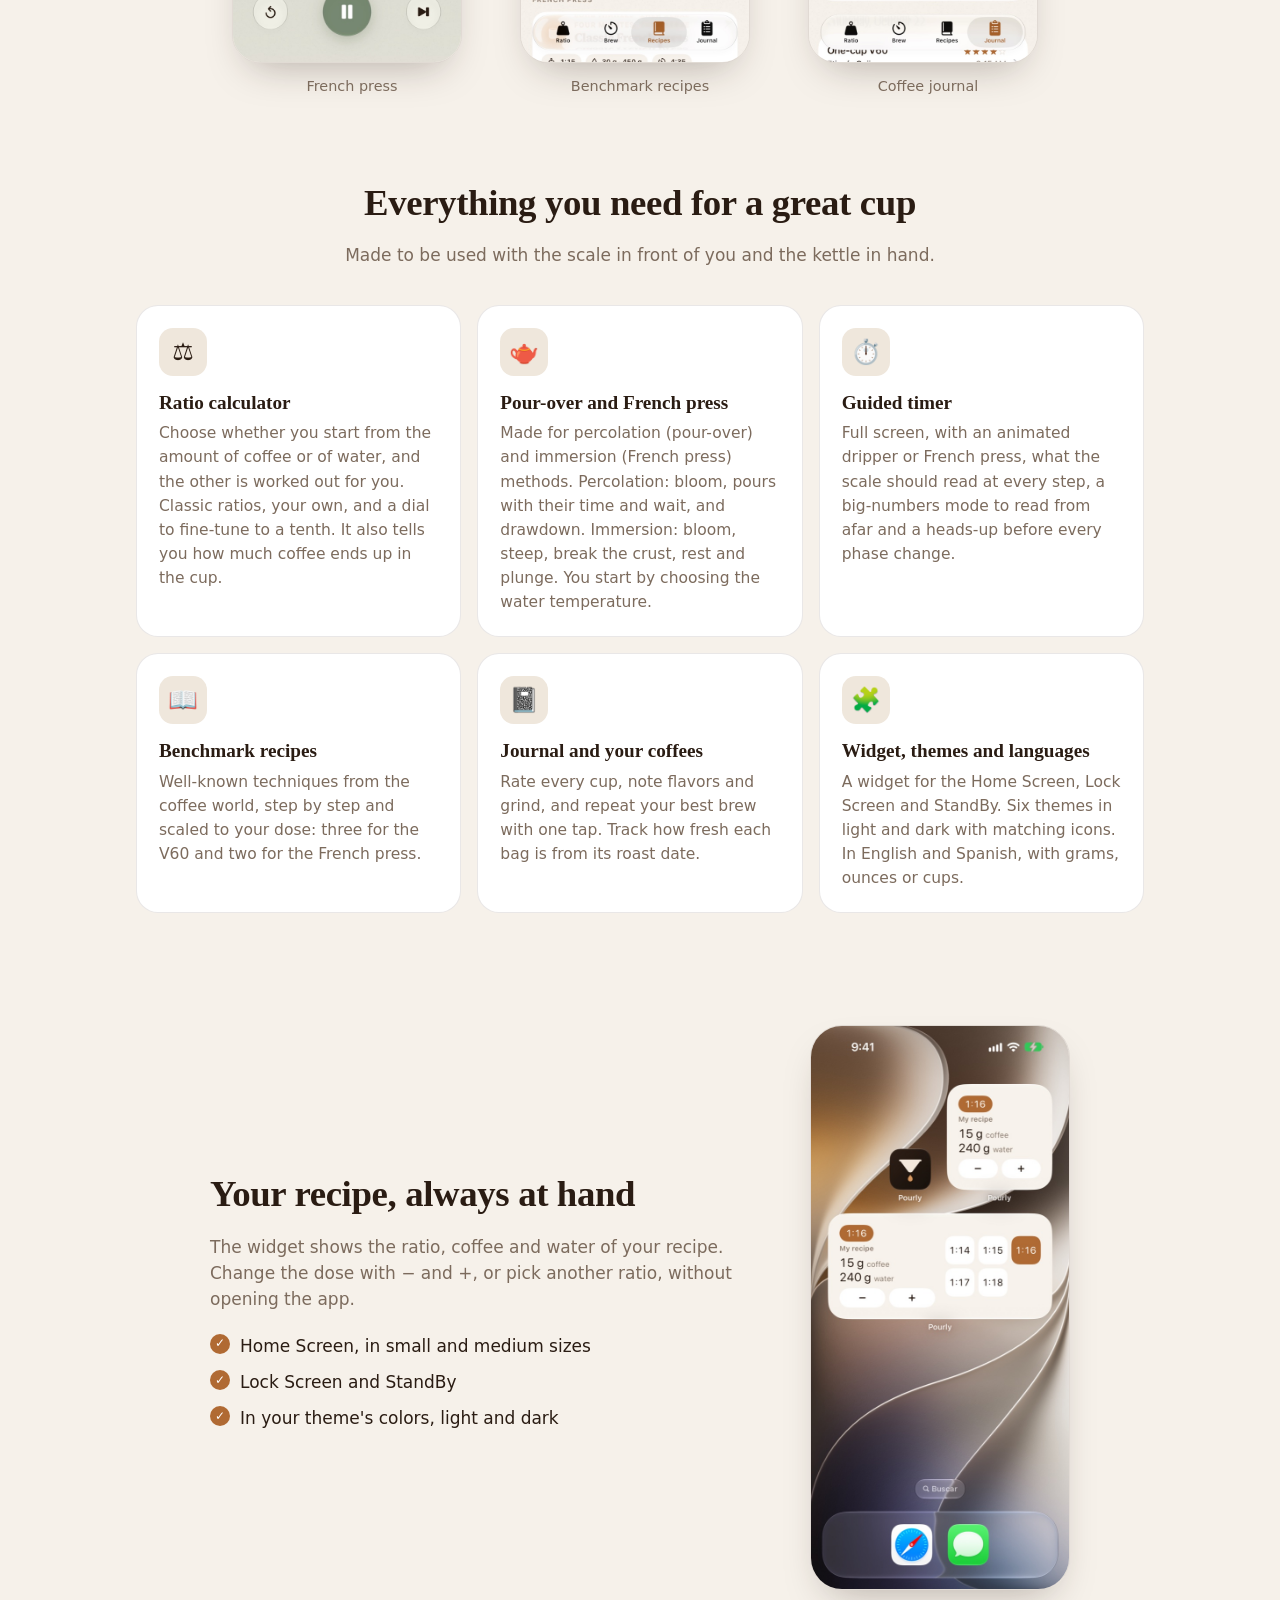
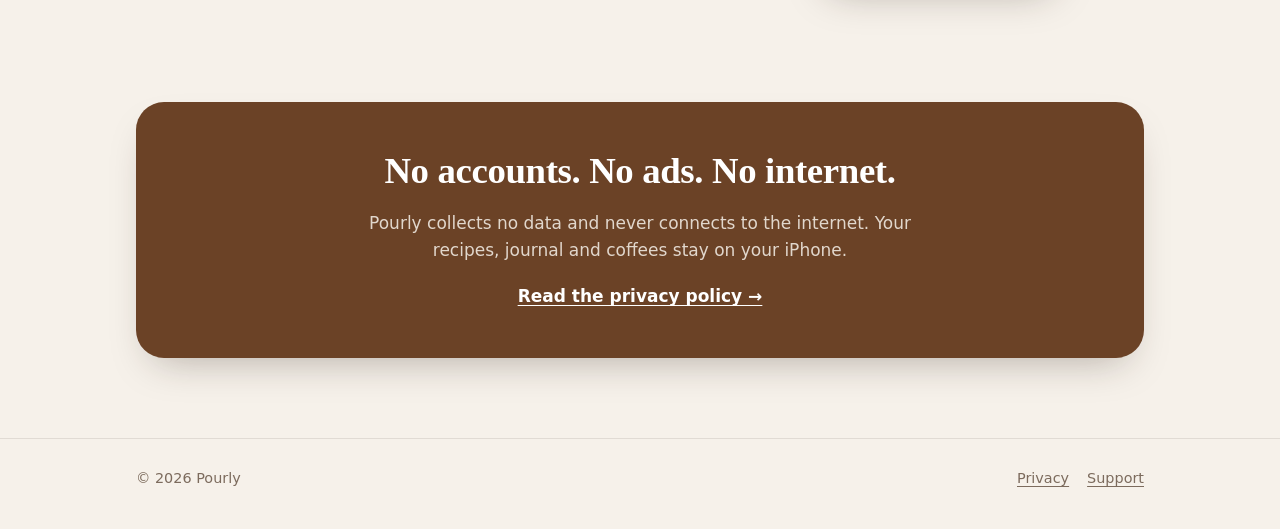
==== commit 99485e47: "Split the hero badges and clarify two feature cards Show compatibility and OS requirement as separat" ====
--- a/index.html
+++ b/index.html
@@ -46,8 +46,18 @@
       <p class="tagline" lang="es">Café de filtro y prensa francesa, bien hecho. Calcula el ratio, sigue cada paso con un temporizador visual y aprende de cada taza con tu diario.</p>
       <p class="tagline" lang="en">Pour-over and French press, done right. Work out the ratio, follow every step with a visual timer and learn from every cup with your journal.</p>
       <div class="badges">
-        <span class="pill primary"><span lang="es">Próximamente en el App Store</span><span lang="en">Coming soon to the App Store</span></span>
-        <span class="pill"><span lang="es">iPhone · iOS 17 o posterior</span><span lang="en">iPhone · iOS 17 or later</span></span>
+        <div class="badge primary">
+          <svg viewBox="0 0 24 24" fill="none" stroke="currentColor" stroke-width="2" stroke-linecap="round" stroke-linejoin="round" aria-hidden="true"><path d="M12 3v12M7 10l5 5 5-5M5 21h14"/></svg>
+          <span><small lang="es">Próximamente en el</small><small lang="en">Coming soon to the</small><strong>App Store</strong></span>
+        </div>
+        <div class="badge">
+          <svg viewBox="0 0 24 24" fill="none" stroke="currentColor" stroke-width="2" stroke-linecap="round" stroke-linejoin="round" aria-hidden="true"><rect x="6" y="2" width="12" height="20" rx="3"/><path d="M11 18h2"/></svg>
+          <span><small lang="es">Compatible con</small><small lang="en">Compatible with</small><strong>iPhone</strong></span>
+        </div>
+        <div class="badge">
+          <svg viewBox="0 0 24 24" fill="none" stroke="currentColor" stroke-width="2" stroke-linecap="round" stroke-linejoin="round" aria-hidden="true"><path d="M12 3l9 5-9 5-9-5z"/><path d="M3 13l9 5 9-5"/></svg>
+          <span><small lang="es">Sistema operativo</small><small lang="en">Operating system</small><strong lang="es">iOS 17 o posterior</strong><strong lang="en">iOS 17 or later</strong></span>
+        </div>
       </div>
     </div>
 
@@ -106,14 +116,14 @@
         <div class="card">
           <div class="emoji" aria-hidden="true">⚖️</div>
           <h3><span lang="es">Calculadora de ratio</span><span lang="en">Ratio calculator</span></h3>
-          <p lang="es">Escribe el café o el agua y el otro se calcula solo. Ratios clásicos, ratios propios y una rueda para afinar a la décima. Te dice también cuánto café acabará en la taza.</p>
-          <p lang="en">Type the coffee or the water and the other is worked out for you. Classic ratios, your own, and a dial to fine-tune to a tenth. It also tells you how much coffee ends up in the cup.</p>
+          <p lang="es">Elige si partes de la cantidad de café o de la de agua, y la otra se calcula sola. Ratios clásicos, ratios propios y una rueda para afinar a la décima. Te dice también cuánto café acabará en la taza.</p>
+          <p lang="en">Choose whether you start from the amount of coffee or of water, and the other is worked out for you. Classic ratios, your own, and a dial to fine-tune to a tenth. It also tells you how much coffee ends up in the cup.</p>
         </div>
         <div class="card">
           <div class="emoji" aria-hidden="true">🫖</div>
           <h3><span lang="es">Filtrados y prensa francesa</span><span lang="en">Pour-over and French press</span></h3>
-          <p lang="es">Para V60 y similares: bloom, vertidos con su tiempo y su espera, y drenado. Para prensa francesa: bloom, infusión, romper la costra, reposo y bajar el émbolo. Empiezas eligiendo la temperatura del agua.</p>
-          <p lang="en">For the V60 and similar: bloom, pours with their time and wait, and drawdown. For French press: bloom, steep, break the crust, rest and plunge. You start by choosing the water temperature.</p>
+          <p lang="es">Pensado para métodos de percolación (filtrado) y de inmersión (prensa francesa). En percolación: bloom, vertidos con su tiempo y su espera, y drenado. En inmersión: bloom, infusión, romper la costra, reposo y bajar el émbolo. Empiezas eligiendo la temperatura del agua.</p>
+          <p lang="en">Made for percolation (pour-over) and immersion (French press) methods. Percolation: bloom, pours with their time and wait, and drawdown. Immersion: bloom, steep, break the crust, rest and plunge. You start by choosing the water temperature.</p>
         </div>
         <div class="card">
           <div class="emoji" aria-hidden="true">⏱️</div>
--- a/assets/style.css
+++ b/assets/style.css
@@ -268,6 +268,37 @@
 a.pill { text-decoration: none; }
 a.pill:hover { filter: brightness(1.06); }
 
+/* Hero badges: an icon with a small label over a bold value. */
+
+.badge {
+  display: inline-flex;
+  align-items: center;
+  gap: 10px;
+  padding: 9px 18px 9px 14px;
+  border-radius: 14px;
+  background: var(--surface);
+  border: 1px solid var(--border);
+  text-align: left;
+  line-height: 1.15;
+}
+
+.badge svg { width: 26px; height: 26px; flex: none; }
+.badge small { display: block; font-size: 0.72rem; color: var(--text-secondary); }
+.badge strong { display: block; font-size: 1.05rem; font-weight: 650; }
+
+.badge.primary {
+  background: var(--accent);
+  color: var(--on-accent);
+  border-color: transparent;
+}
+
+.badge.primary small { color: inherit; opacity: 0.85; }
+
+@media (max-width: 560px) {
+  .badges { flex-direction: column; align-items: center; }
+  .badge { width: min(100%, 270px); }
+}
+
 /* Screenshots */
 
 .shots {
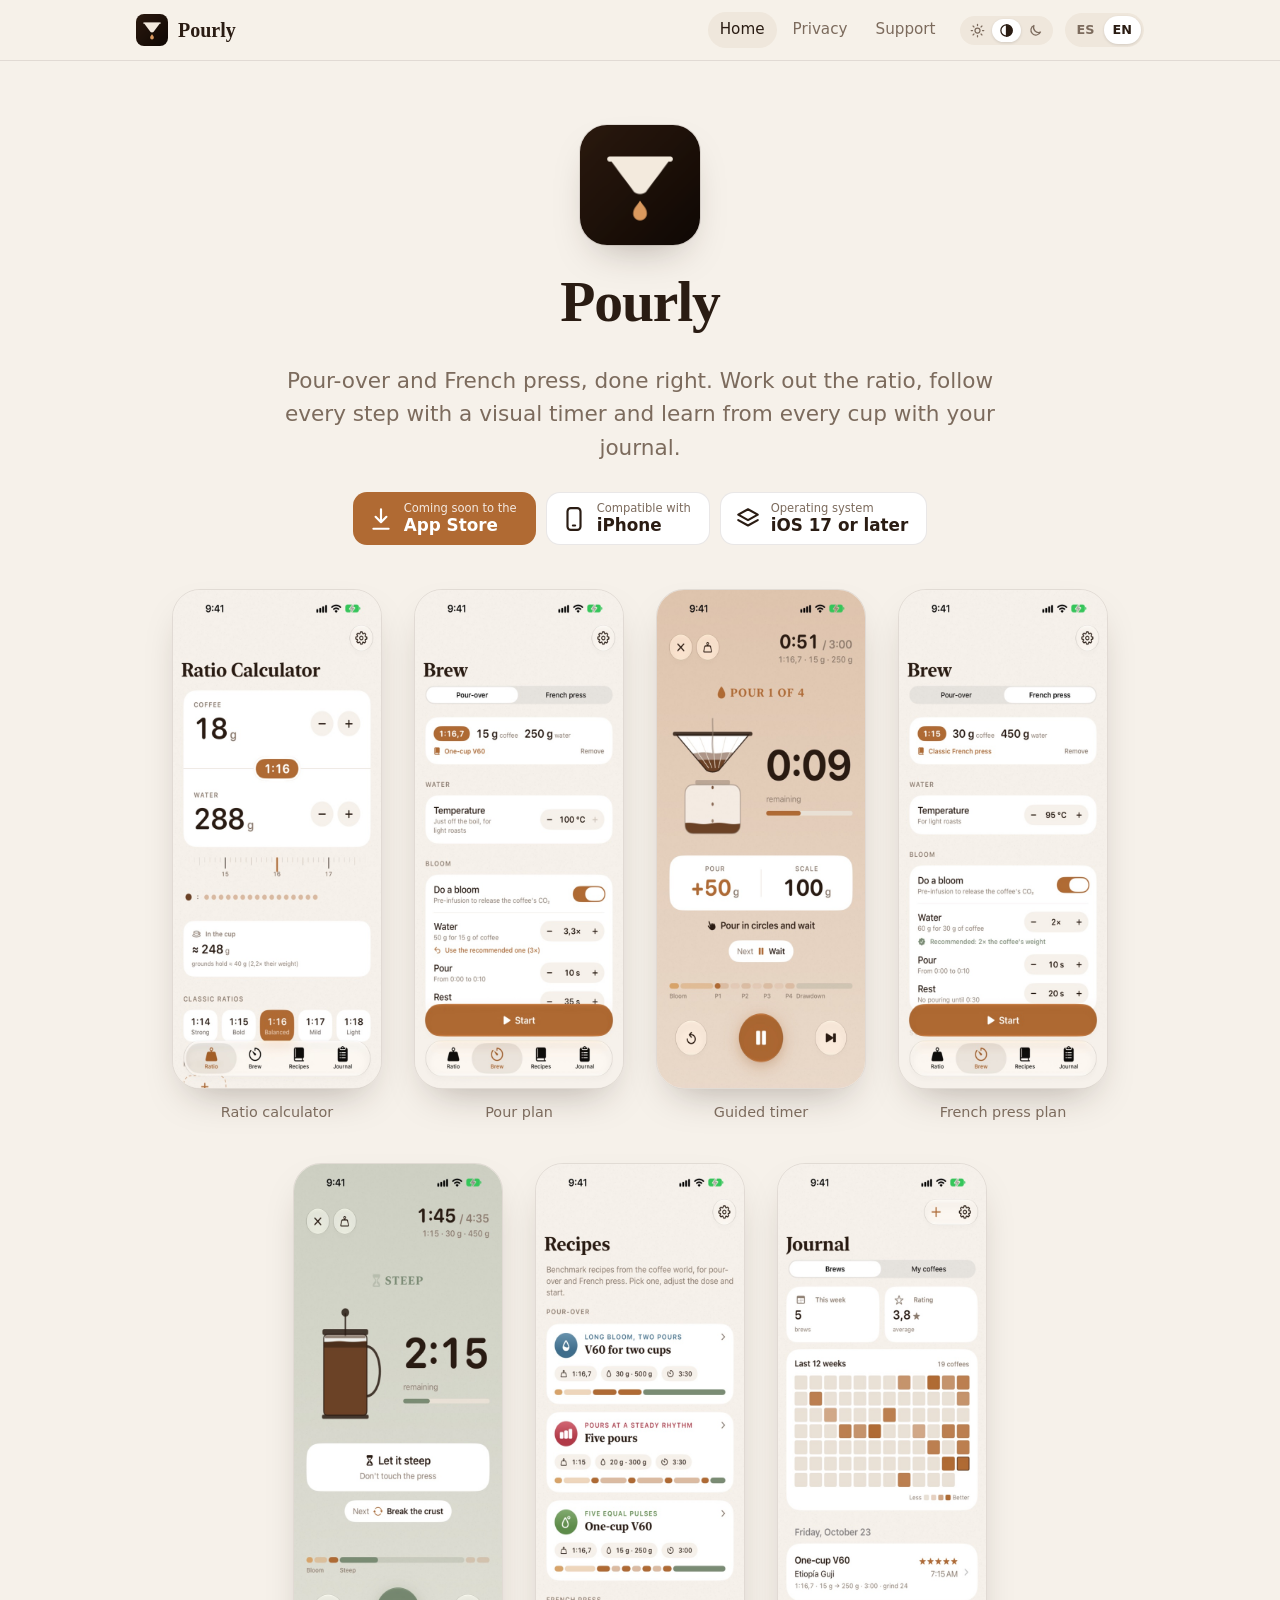
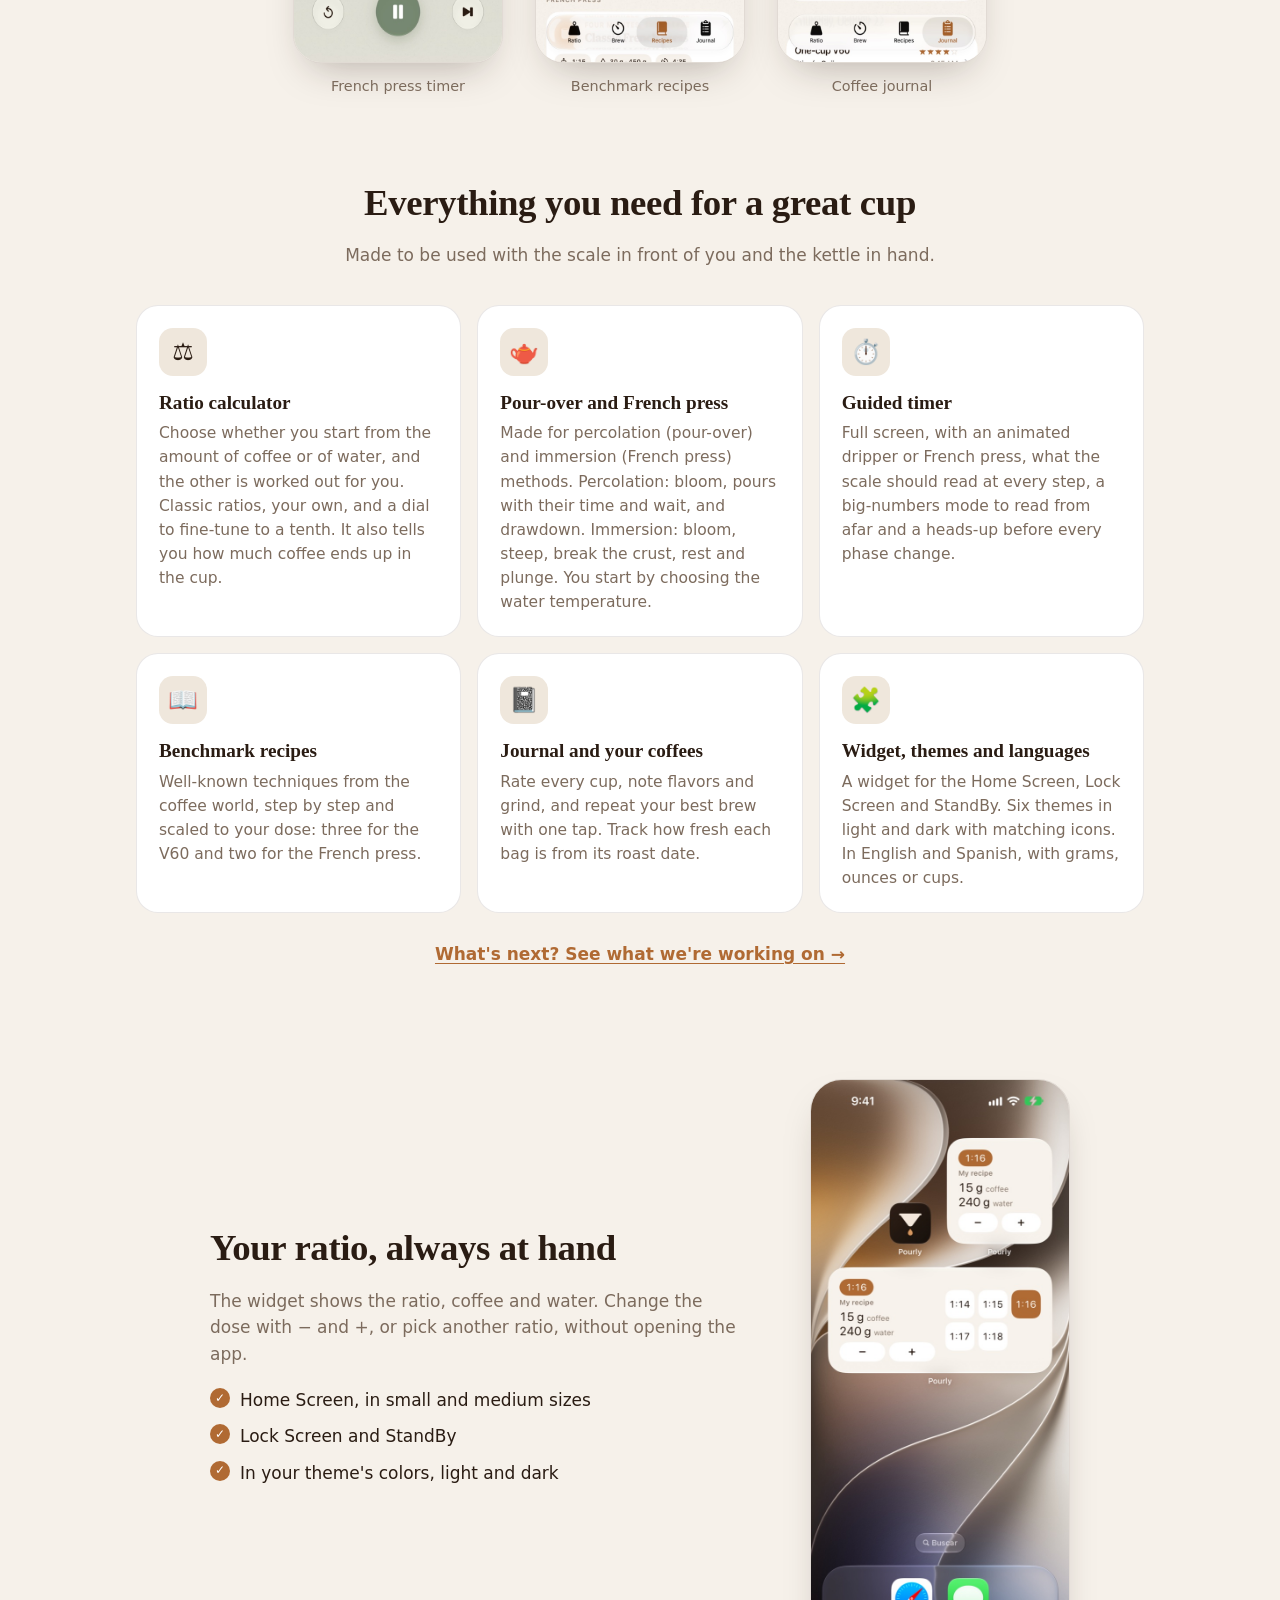
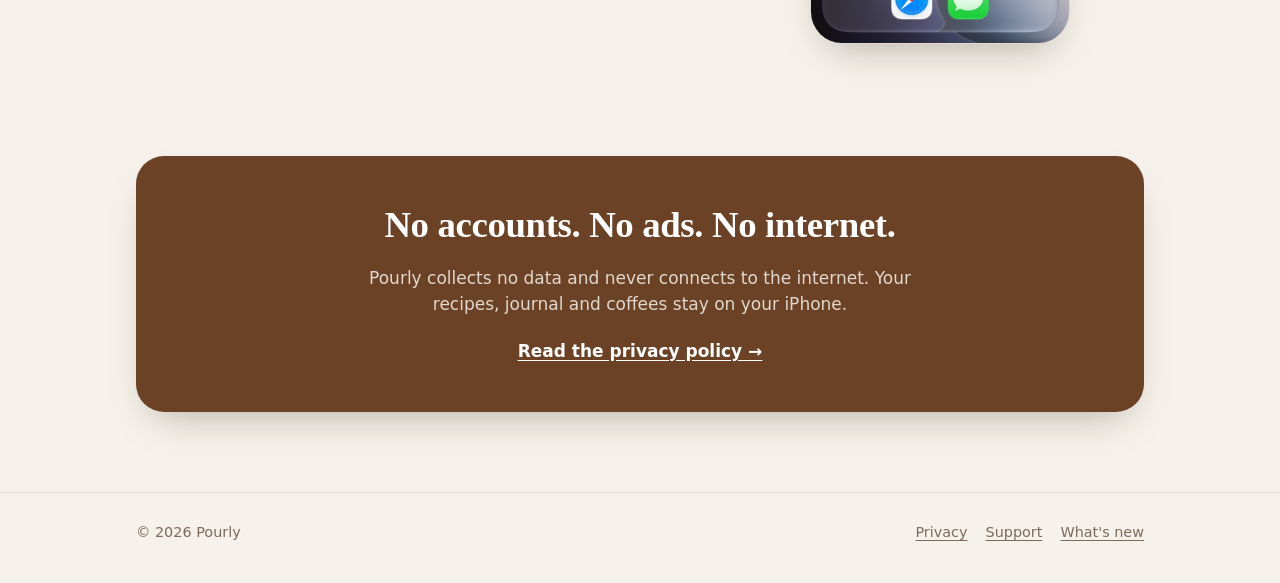
==== commit 42a0f219: "Add a changelog with upcoming features, share previews and a 404 page - Widget section: the widget n" ====
--- a/index.html
+++ b/index.html
@@ -1,15 +1,25 @@
 <!doctype html>
-<html lang="es" data-lang="es" data-title-es="Pourly · Café de filtro y prensa francesa, bien hecho" data-title-en="Pourly · Pour-over and French press, done right">
+<html lang="es" data-lang="es" data-description-es="Pourly calcula el ratio, te guía en cada vertido con un temporizador visual y guarda cada taza en tu diario. Sin cuentas, sin anuncios y sin conexión." data-description-en="Pourly works out the ratio, guides every pour with a visual timer and keeps every cup in your journal. No accounts, no ads and no internet connection." data-title-es="Pourly · Café de filtro y prensa francesa, bien hecho" data-title-en="Pourly · Pour-over and French press, done right">
 <head>
   <meta charset="utf-8">
   <meta name="viewport" content="width=device-width, initial-scale=1, viewport-fit=cover">
   <title>Pourly · Café de filtro y prensa francesa, bien hecho</title>
   <meta name="description" content="Pourly calcula el ratio, te guía en cada vertido con un temporizador visual y guarda cada taza en tu diario. Sin cuentas, sin anuncios y sin conexión.">
+  <link rel="canonical" href="https://rimega92.github.io/pourly-web/">
+  <meta property="og:type" content="website">
+  <meta property="og:site_name" content="Pourly">
+  <meta property="og:title" content="Pourly">
+  <meta property="og:description" content="Café de filtro y prensa francesa, bien hecho. Ratio, temporizador guiado y diario, todo en tu iPhone.">
+  <meta property="og:url" content="https://rimega92.github.io/pourly-web/">
+  <meta property="og:image" content="https://rimega92.github.io/pourly-web/assets/og-image.jpg">
+  <meta property="og:image:width" content="1200">
+  <meta property="og:image:height" content="630">
+  <meta property="og:image:alt" content="Pourly: calculadora de ratio y temporizador guiado en el iPhone">
+  <meta property="og:locale" content="es_ES">
+  <meta property="og:locale:alternate" content="en_US">
+  <meta name="twitter:card" content="summary_large_image">
   <meta name="theme-color" content="#F6F1EA" media="(prefers-color-scheme: light)" data-light>
   <meta name="theme-color" content="#13100E" media="(prefers-color-scheme: dark)" data-dark>
-  <meta property="og:title" content="Pourly">
-  <meta property="og:description" content="Café de filtro y prensa francesa, bien hecho. Ratio, temporizador guiado y diario, todo en tu iPhone.">
-  <meta property="og:image" content="assets/icon.png">
   <link rel="icon" type="image/png" href="assets/favicon.png">
   <link rel="apple-touch-icon" href="assets/apple-touch-icon.png">
   <link rel="stylesheet" href="assets/style.css">
@@ -86,10 +96,17 @@
         </figure>
         <figure>
           <picture>
+            <source media="(prefers-color-scheme: dark)" srcset="assets/screenshots/dark/press.jpg">
+            <img src="assets/screenshots/press.jpg" alt="Plan de prensa francesa" loading="lazy" width="230" height="500">
+          </picture>
+          <figcaption><span lang="es">Plan de prensa francesa</span><span lang="en">French press plan</span></figcaption>
+        </figure>
+        <figure>
+          <picture>
             <source media="(prefers-color-scheme: dark)" srcset="assets/screenshots/dark/pressTimer.jpg">
-            <img src="assets/screenshots/pressTimer.jpg" alt="Prensa francesa" loading="lazy" width="230" height="500">
-          </picture>
-          <figcaption><span lang="es">Prensa francesa</span><span lang="en">French press</span></figcaption>
+            <img src="assets/screenshots/pressTimer.jpg" alt="Temporizador de prensa francesa" loading="lazy" width="230" height="500">
+          </picture>
+          <figcaption><span lang="es">Temporizador de prensa</span><span lang="en">French press timer</span></figcaption>
         </figure>
         <figure>
           <picture>
@@ -150,14 +167,15 @@
           <p lang="en">A widget for the Home Screen, Lock Screen and StandBy. Six themes in light and dark with matching icons. In English and Spanish, with grams, ounces or cups.</p>
         </div>
       </div>
+      <p class="section-more"><a lang="es" href="changelog.html#en-camino">¿Qué viene después? Mira lo que estamos preparando →</a><a lang="en" href="changelog.html#coming-next">What's next? See what we're working on →</a></p>
     </section>
 
     <section class="wrap" aria-labelledby="widget">
       <div class="split">
         <div>
-          <h2 id="widget"><span lang="es">Tu receta, siempre a mano</span><span lang="en">Your recipe, always at hand</span></h2>
-          <p lang="es">El widget muestra el ratio, el café y el agua de tu receta. Cambia la dosis con − y +, o elige otro ratio, sin abrir la app.</p>
-          <p lang="en">The widget shows the ratio, coffee and water of your recipe. Change the dose with − and +, or pick another ratio, without opening the app.</p>
+          <h2 id="widget"><span lang="es">Tu ratio, siempre a mano</span><span lang="en">Your ratio, always at hand</span></h2>
+          <p lang="es">El widget muestra el ratio, el café y el agua. Cambia la dosis con − y +, o elige otro ratio, sin abrir la app.</p>
+          <p lang="en">The widget shows the ratio, coffee and water. Change the dose with − and +, or pick another ratio, without opening the app.</p>
           <ul class="checks">
             <li><span lang="es">Pantalla de inicio, en tamaño pequeño y mediano</span><span lang="en">Home Screen, in small and medium sizes</span></li>
             <li><span lang="es">Pantalla de bloqueo y StandBy</span><span lang="en">Lock Screen and StandBy</span></li>
@@ -189,6 +207,7 @@
       <nav aria-label="Pie de página">
         <a href="privacy.html"><span lang="es">Privacidad</span><span lang="en">Privacy</span></a>
         <a href="support.html"><span lang="es">Soporte</span><span lang="en">Support</span></a>
+        <a href="changelog.html"><span lang="es">Novedades</span><span lang="en">What's new</span></a>
       </nav>
     </div>
   </footer>
--- a/assets/style.css
+++ b/assets/style.css
@@ -333,18 +333,17 @@
   color: var(--text-secondary);
 }
 
-/* Wide screens: two rows of three, no scrolling. */
+/* Wide screens: rows of four, the last one centered, no scrolling. */
 @media (min-width: 900px) {
   .shots {
-    display: grid;
-    grid-template-columns: repeat(3, 240px);
+    flex-wrap: wrap;
     justify-content: center;
-    gap: 40px 48px;
+    gap: 40px 32px;
     overflow: visible;
     margin-inline: 0;
     padding-inline: 0;
   }
-  .shots figure { width: auto; }
+  .shots figure { width: min(210px, calc((100% - 3 * 32px) / 4)); }
 }
 
 /* Sections */
@@ -387,6 +386,18 @@
 
 .card h3 { margin-bottom: 0.4em; }
 .card p { margin: 0; color: var(--text-secondary); font-size: 0.97rem; }
+
+.section-more {
+  text-align: center;
+  margin: 28px 0 0;
+  font-weight: 600;
+}
+
+/* Upcoming features on the changelog: cards inside the long-form column. */
+.doc .upcoming { margin: 20px 0 8px; }
+.doc .upcoming .card h3 { font-size: 1.1rem; }
+/* An odd card out spans the row instead of sitting alone on the left. */
+.doc .upcoming .card:last-child:nth-child(odd) { grid-column: 1 / -1; }
 
 /* Text beside a phone screenshot; stacked on phones. */
 .split {
@@ -477,6 +488,11 @@
   margin-top: 40px;
 }
 
+.doc.not-found {
+  text-align: center;
+  padding-block: 96px 64px;
+}
+
 .doc ul { padding-left: 1.2em; }
 .doc li { margin-bottom: 0.4em; }
 
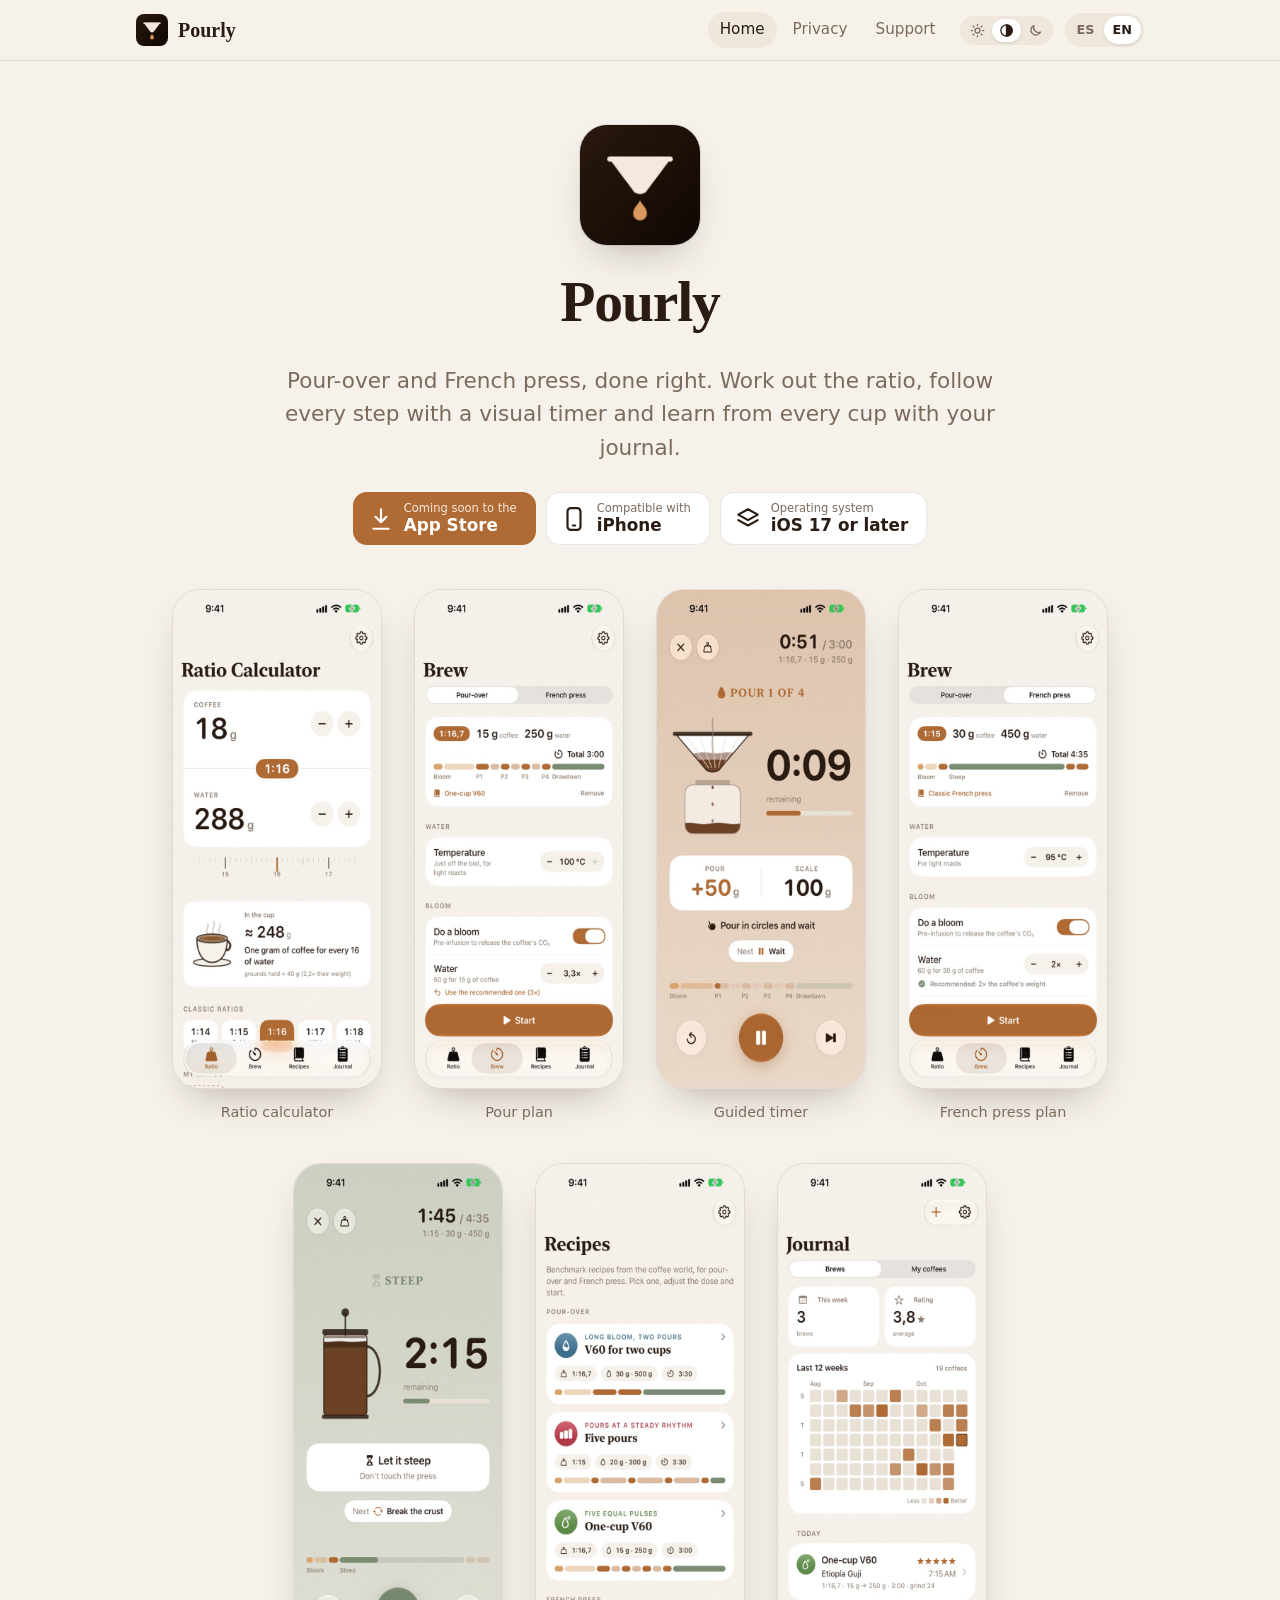
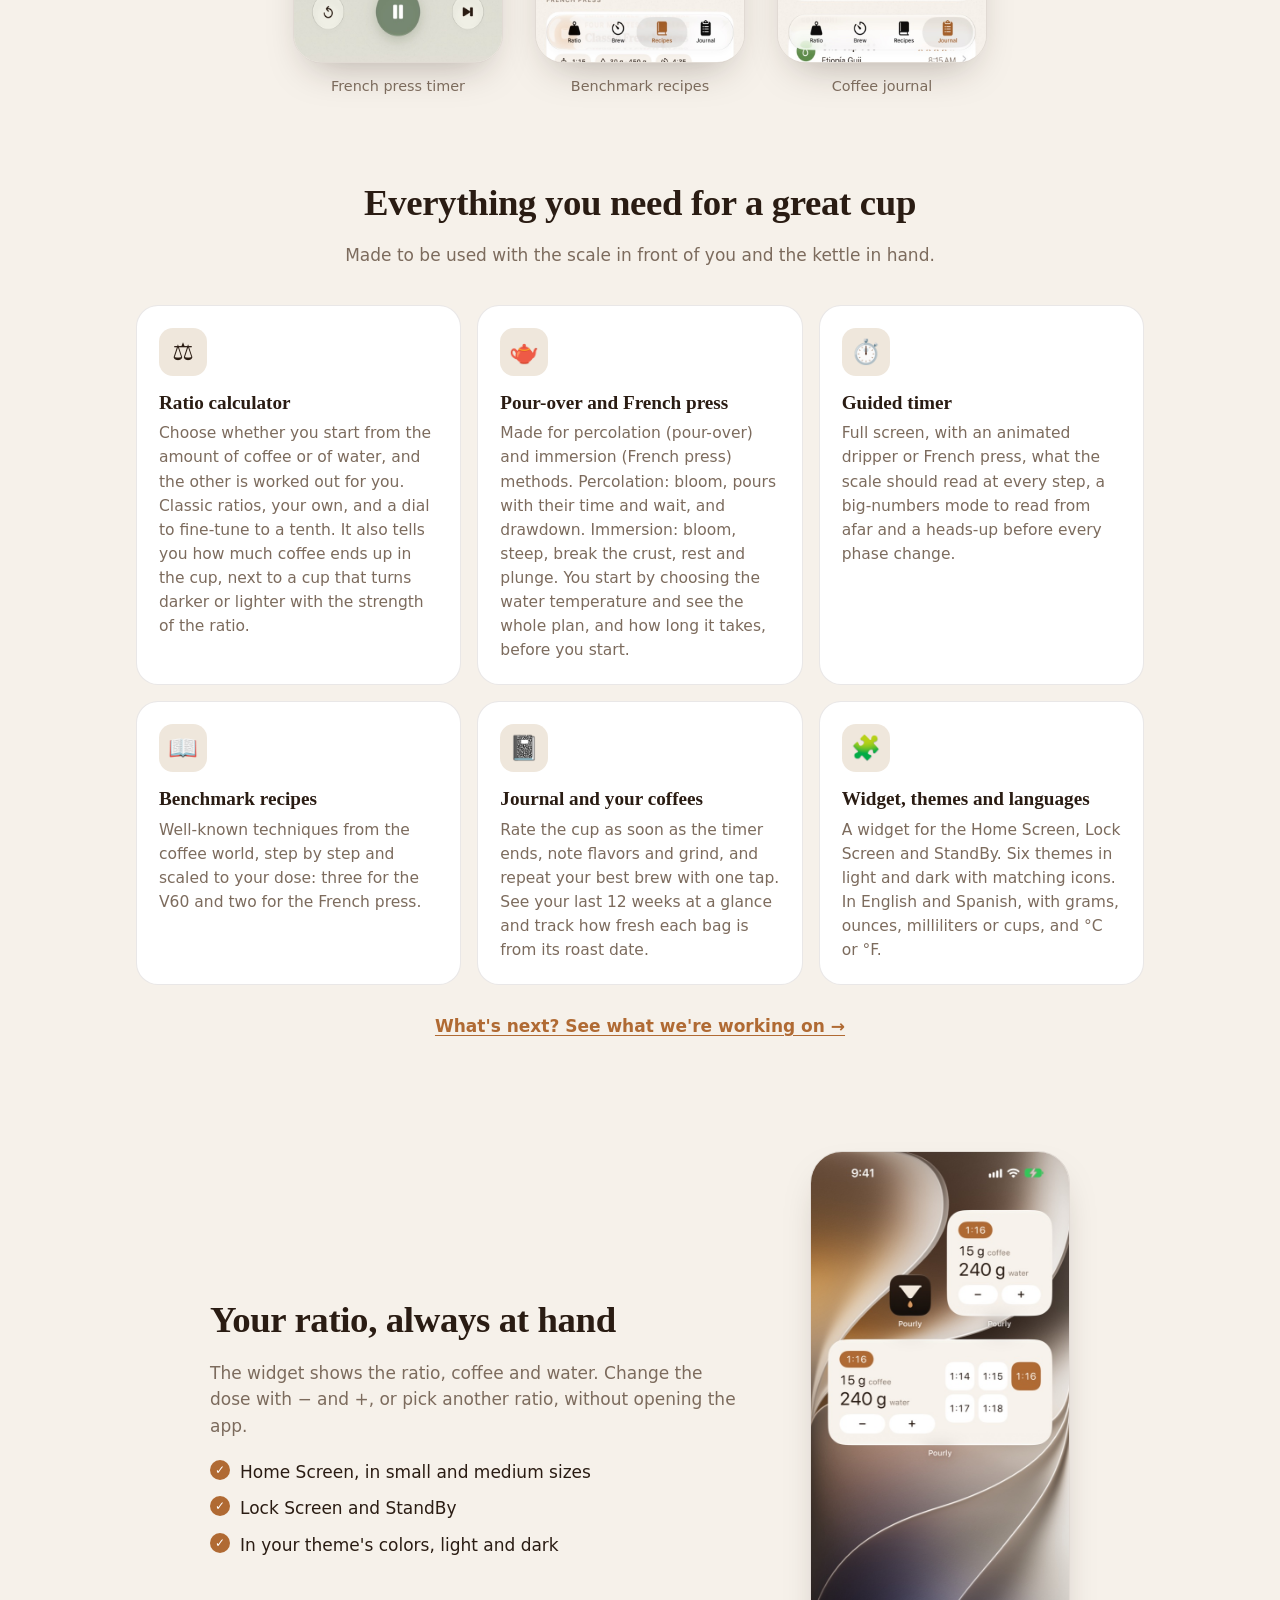
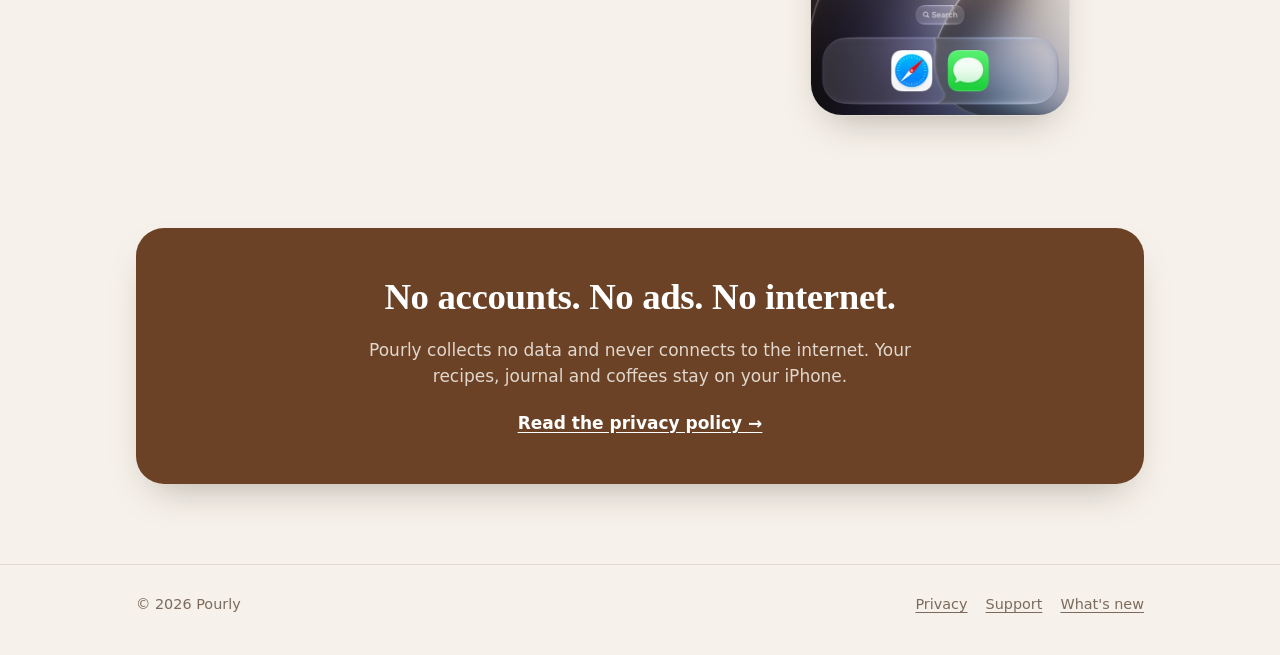
==== commit c8972c06: "Describe the latest features and refresh the link preview The feature cards and the 1.0 changelog en" ====
--- a/index.html
+++ b/index.html
@@ -133,14 +133,14 @@
         <div class="card">
           <div class="emoji" aria-hidden="true">⚖️</div>
           <h3><span lang="es">Calculadora de ratio</span><span lang="en">Ratio calculator</span></h3>
-          <p lang="es">Elige si partes de la cantidad de café o de la de agua, y la otra se calcula sola. Ratios clásicos, ratios propios y una rueda para afinar a la décima. Te dice también cuánto café acabará en la taza.</p>
-          <p lang="en">Choose whether you start from the amount of coffee or of water, and the other is worked out for you. Classic ratios, your own, and a dial to fine-tune to a tenth. It also tells you how much coffee ends up in the cup.</p>
+          <p lang="es">Elige si partes de la cantidad de café o de la de agua, y la otra se calcula sola. Ratios clásicos, ratios propios y una rueda para afinar a la décima. Te dice también cuánto café acabará en la taza, junto a una taza que se oscurece o aclara según la intensidad del ratio.</p>
+          <p lang="en">Choose whether you start from the amount of coffee or of water, and the other is worked out for you. Classic ratios, your own, and a dial to fine-tune to a tenth. It also tells you how much coffee ends up in the cup, next to a cup that turns darker or lighter with the strength of the ratio.</p>
         </div>
         <div class="card">
           <div class="emoji" aria-hidden="true">🫖</div>
           <h3><span lang="es">Filtrados y prensa francesa</span><span lang="en">Pour-over and French press</span></h3>
-          <p lang="es">Pensado para métodos de percolación (filtrado) y de inmersión (prensa francesa). En percolación: bloom, vertidos con su tiempo y su espera, y drenado. En inmersión: bloom, infusión, romper la costra, reposo y bajar el émbolo. Empiezas eligiendo la temperatura del agua.</p>
-          <p lang="en">Made for percolation (pour-over) and immersion (French press) methods. Percolation: bloom, pours with their time and wait, and drawdown. Immersion: bloom, steep, break the crust, rest and plunge. You start by choosing the water temperature.</p>
+          <p lang="es">Pensado para métodos de percolación (filtrado) y de inmersión (prensa francesa). En percolación: bloom, vertidos con su tiempo y su espera, y drenado. En inmersión: bloom, infusión, romper la costra, reposo y bajar el émbolo. Empiezas eligiendo la temperatura del agua y ves el plan entero, con su duración, antes de empezar.</p>
+          <p lang="en">Made for percolation (pour-over) and immersion (French press) methods. Percolation: bloom, pours with their time and wait, and drawdown. Immersion: bloom, steep, break the crust, rest and plunge. You start by choosing the water temperature and see the whole plan, and how long it takes, before you start.</p>
         </div>
         <div class="card">
           <div class="emoji" aria-hidden="true">⏱️</div>
@@ -157,14 +157,14 @@
         <div class="card">
           <div class="emoji" aria-hidden="true">📓</div>
           <h3><span lang="es">Diario y tus cafés</span><span lang="en">Journal and your coffees</span></h3>
-          <p lang="es">Valora cada taza, anota sabores y molienda, y repite tu mejor preparación con un toque. Sigue la frescura de cada paquete según su fecha de tueste.</p>
-          <p lang="en">Rate every cup, note flavors and grind, and repeat your best brew with one tap. Track how fresh each bag is from its roast date.</p>
+          <p lang="es">Valora la taza nada más terminar, anota sabores y molienda, y repite tu mejor preparación con un toque. Mira tus últimas 12 semanas de un vistazo y sigue la frescura de cada paquete según su fecha de tueste.</p>
+          <p lang="en">Rate the cup as soon as the timer ends, note flavors and grind, and repeat your best brew with one tap. See your last 12 weeks at a glance and track how fresh each bag is from its roast date.</p>
         </div>
         <div class="card">
           <div class="emoji" aria-hidden="true">🧩</div>
           <h3><span lang="es">Widget, temas e idiomas</span><span lang="en">Widget, themes and languages</span></h3>
-          <p lang="es">Widget para inicio, pantalla de bloqueo y StandBy. Seis temas en claro y oscuro con iconos a juego. En español e inglés, con unidades en gramos, onzas o tazas.</p>
-          <p lang="en">A widget for the Home Screen, Lock Screen and StandBy. Six themes in light and dark with matching icons. In English and Spanish, with grams, ounces or cups.</p>
+          <p lang="es">Widget para inicio, pantalla de bloqueo y StandBy. Seis temas en claro y oscuro con iconos a juego. En español e inglés, con unidades en gramos, onzas, mililitros o tazas, y °C o °F.</p>
+          <p lang="en">A widget for the Home Screen, Lock Screen and StandBy. Six themes in light and dark with matching icons. In English and Spanish, with grams, ounces, milliliters or cups, and °C or °F.</p>
         </div>
       </div>
       <p class="section-more"><a lang="es" href="changelog.html#en-camino">¿Qué viene después? Mira lo que estamos preparando →</a><a lang="en" href="changelog.html#coming-next">What's next? See what we're working on →</a></p>
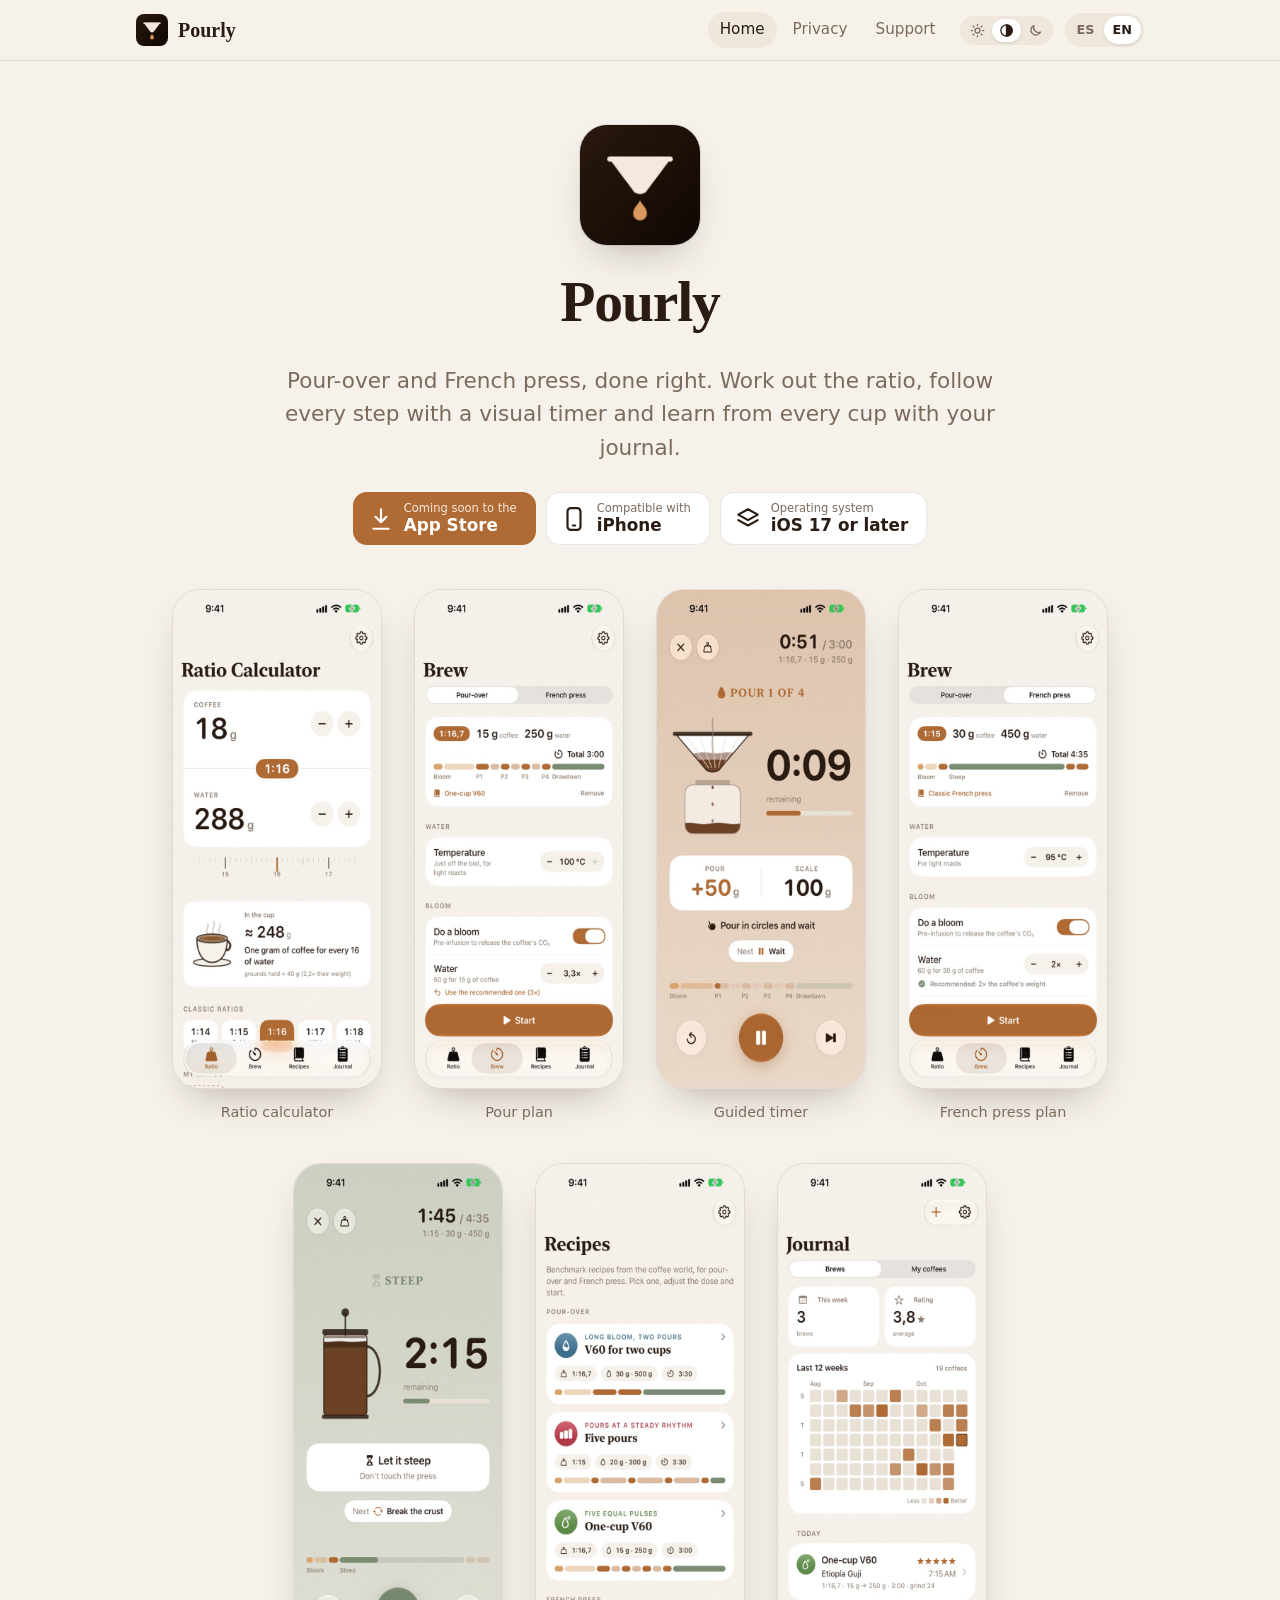
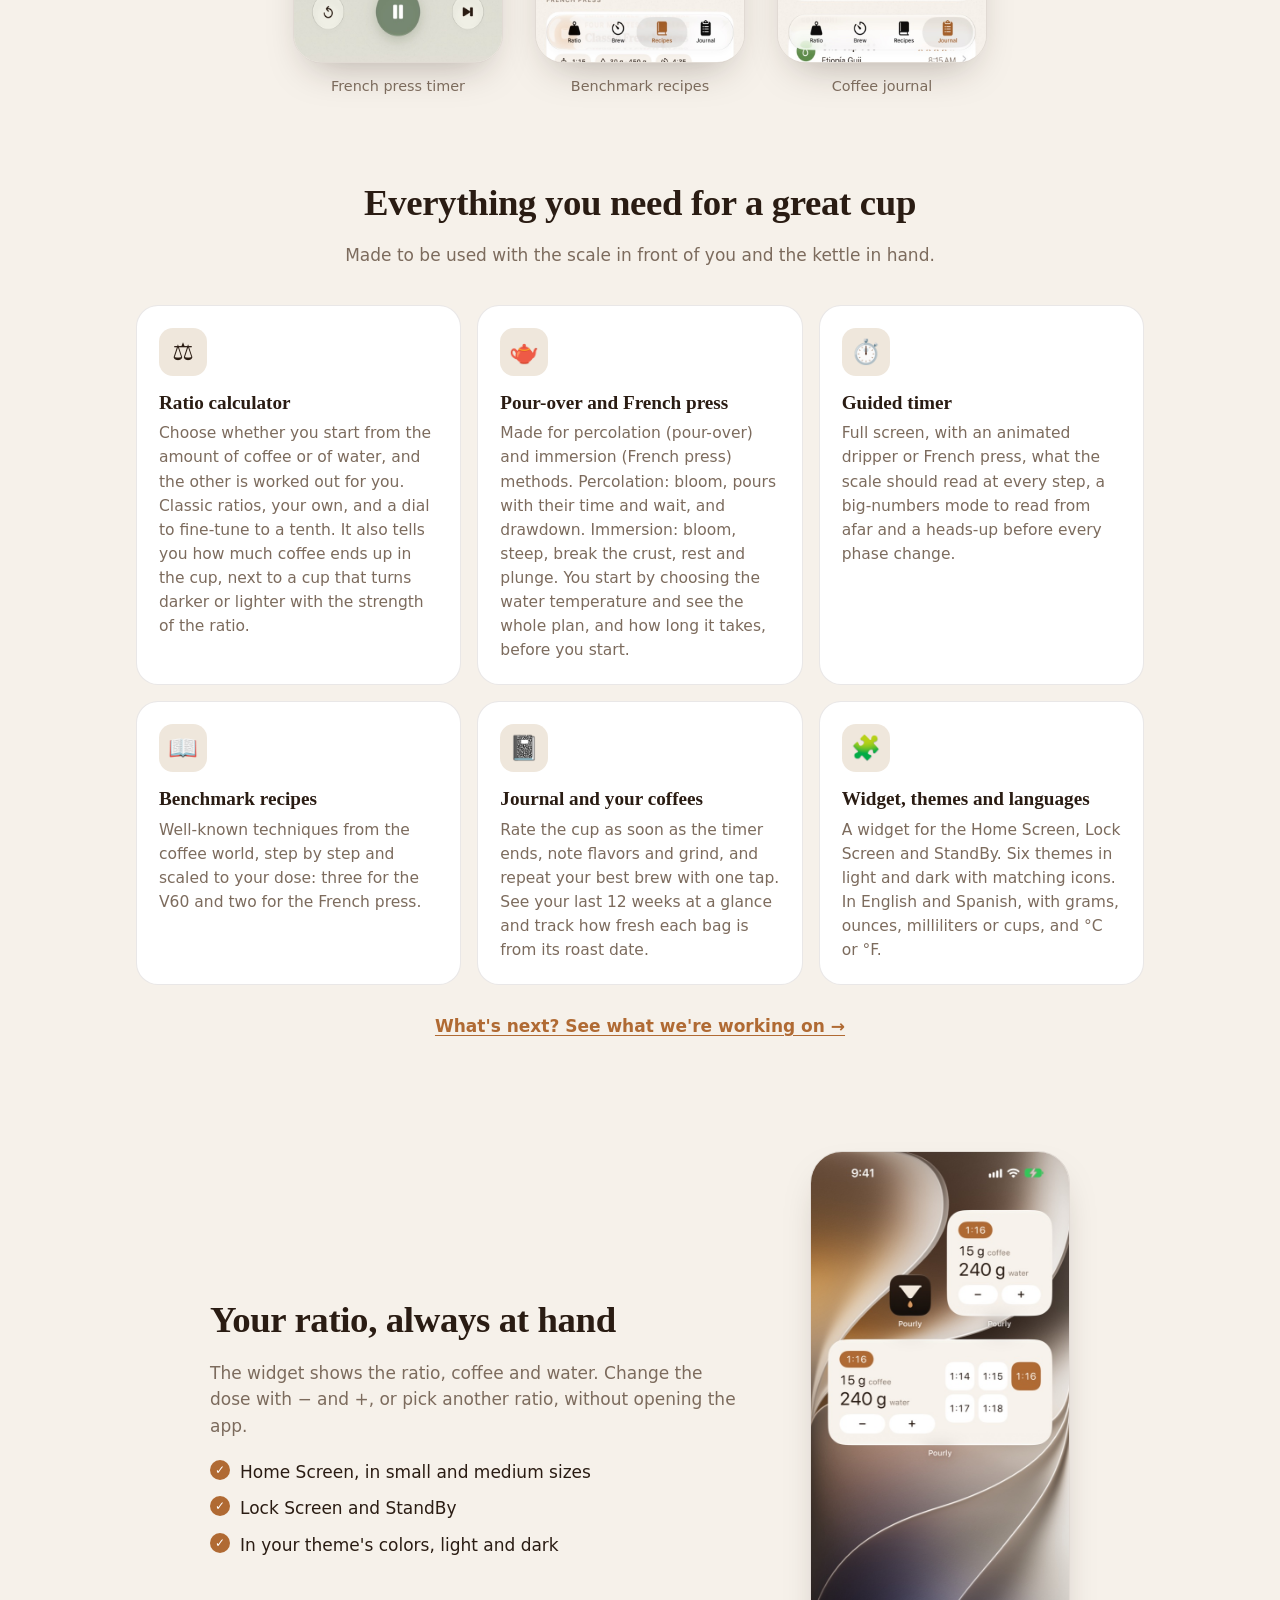
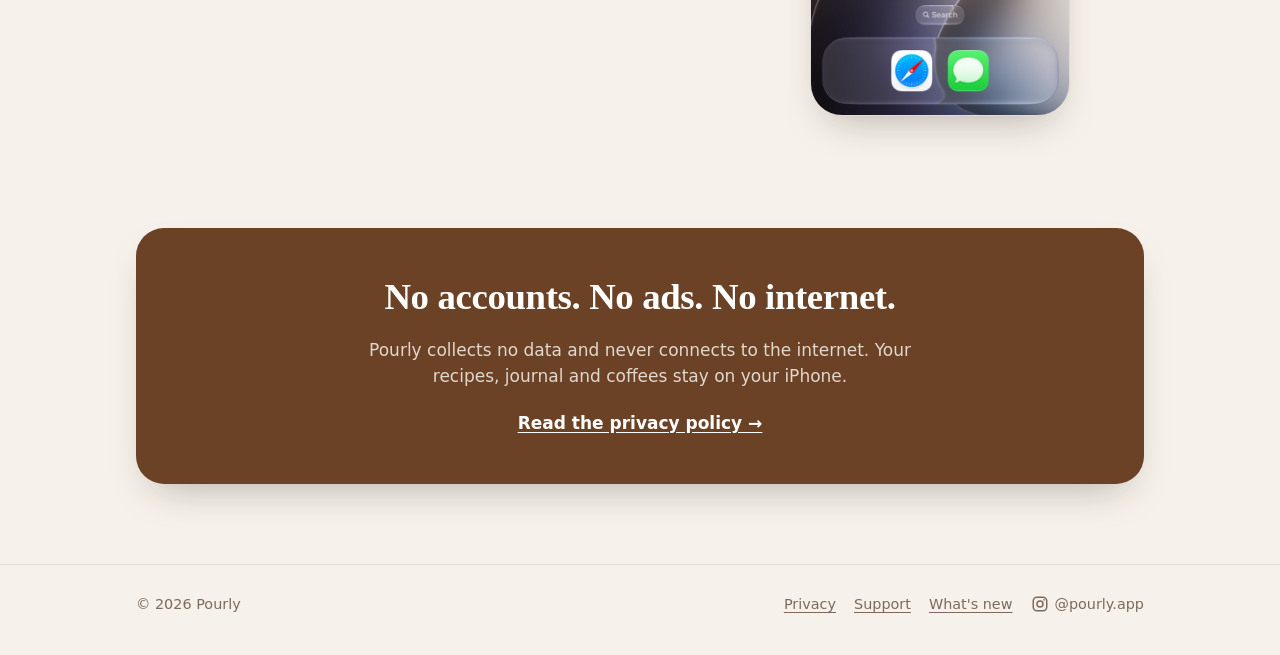
==== commit 87e3bf50: "Link the app's Instagram from every page's footer The footer of all five pages ends with the Instagr" ====
--- a/index.html
+++ b/index.html
@@ -208,6 +208,7 @@
         <a href="privacy.html"><span lang="es">Privacidad</span><span lang="en">Privacy</span></a>
         <a href="support.html"><span lang="es">Soporte</span><span lang="en">Support</span></a>
         <a href="changelog.html"><span lang="es">Novedades</span><span lang="en">What's new</span></a>
+        <a class="social" href="https://www.instagram.com/pourly.app" rel="me" aria-label="Instagram: @pourly.app"><svg viewBox="0 0 24 24" fill="none" stroke="currentColor" stroke-width="2" stroke-linecap="round" stroke-linejoin="round" aria-hidden="true"><rect x="3" y="3" width="18" height="18" rx="5"/><circle cx="12" cy="12" r="4"/><circle cx="17.5" cy="6.5" r="1.1" fill="currentColor" stroke="none"/></svg><span>@pourly.app</span></a>
       </nav>
     </div>
   </footer>
--- a/assets/style.css
+++ b/assets/style.css
@@ -543,8 +543,24 @@
   justify-content: space-between;
 }
 
-.site-footer nav { display: flex; gap: 18px; }
+.site-footer nav { display: flex; flex-wrap: wrap; align-items: center; gap: 10px 18px; }
 .site-footer a { color: var(--text-secondary); }
+
+/* Link to the app's Instagram, with its glyph. */
+.site-footer .social {
+  display: inline-flex;
+  align-items: center;
+  gap: 6px;
+  text-decoration: none;
+}
+
+.site-footer .social:hover { color: var(--text); }
+
+.site-footer .social svg {
+  width: 18px;
+  height: 18px;
+  flex: none;
+}
 
 .sr-only {
   position: absolute;
